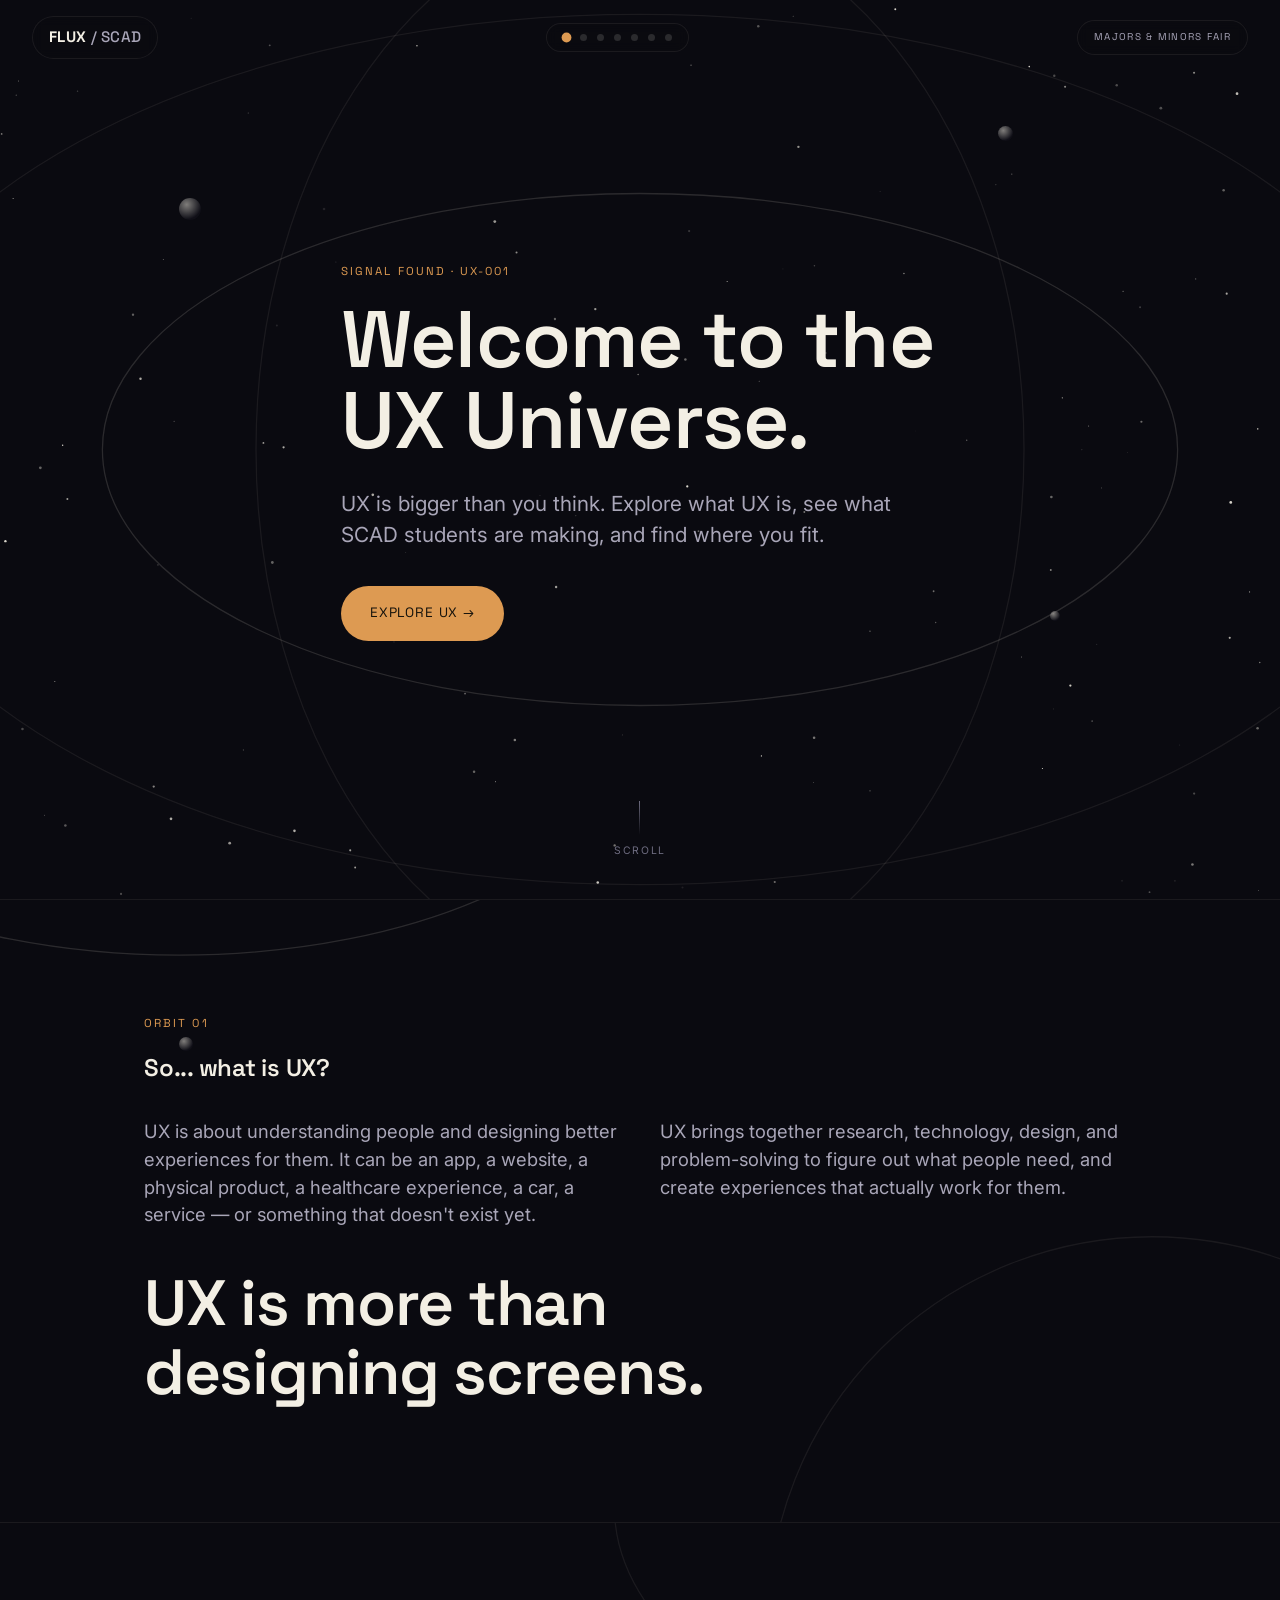
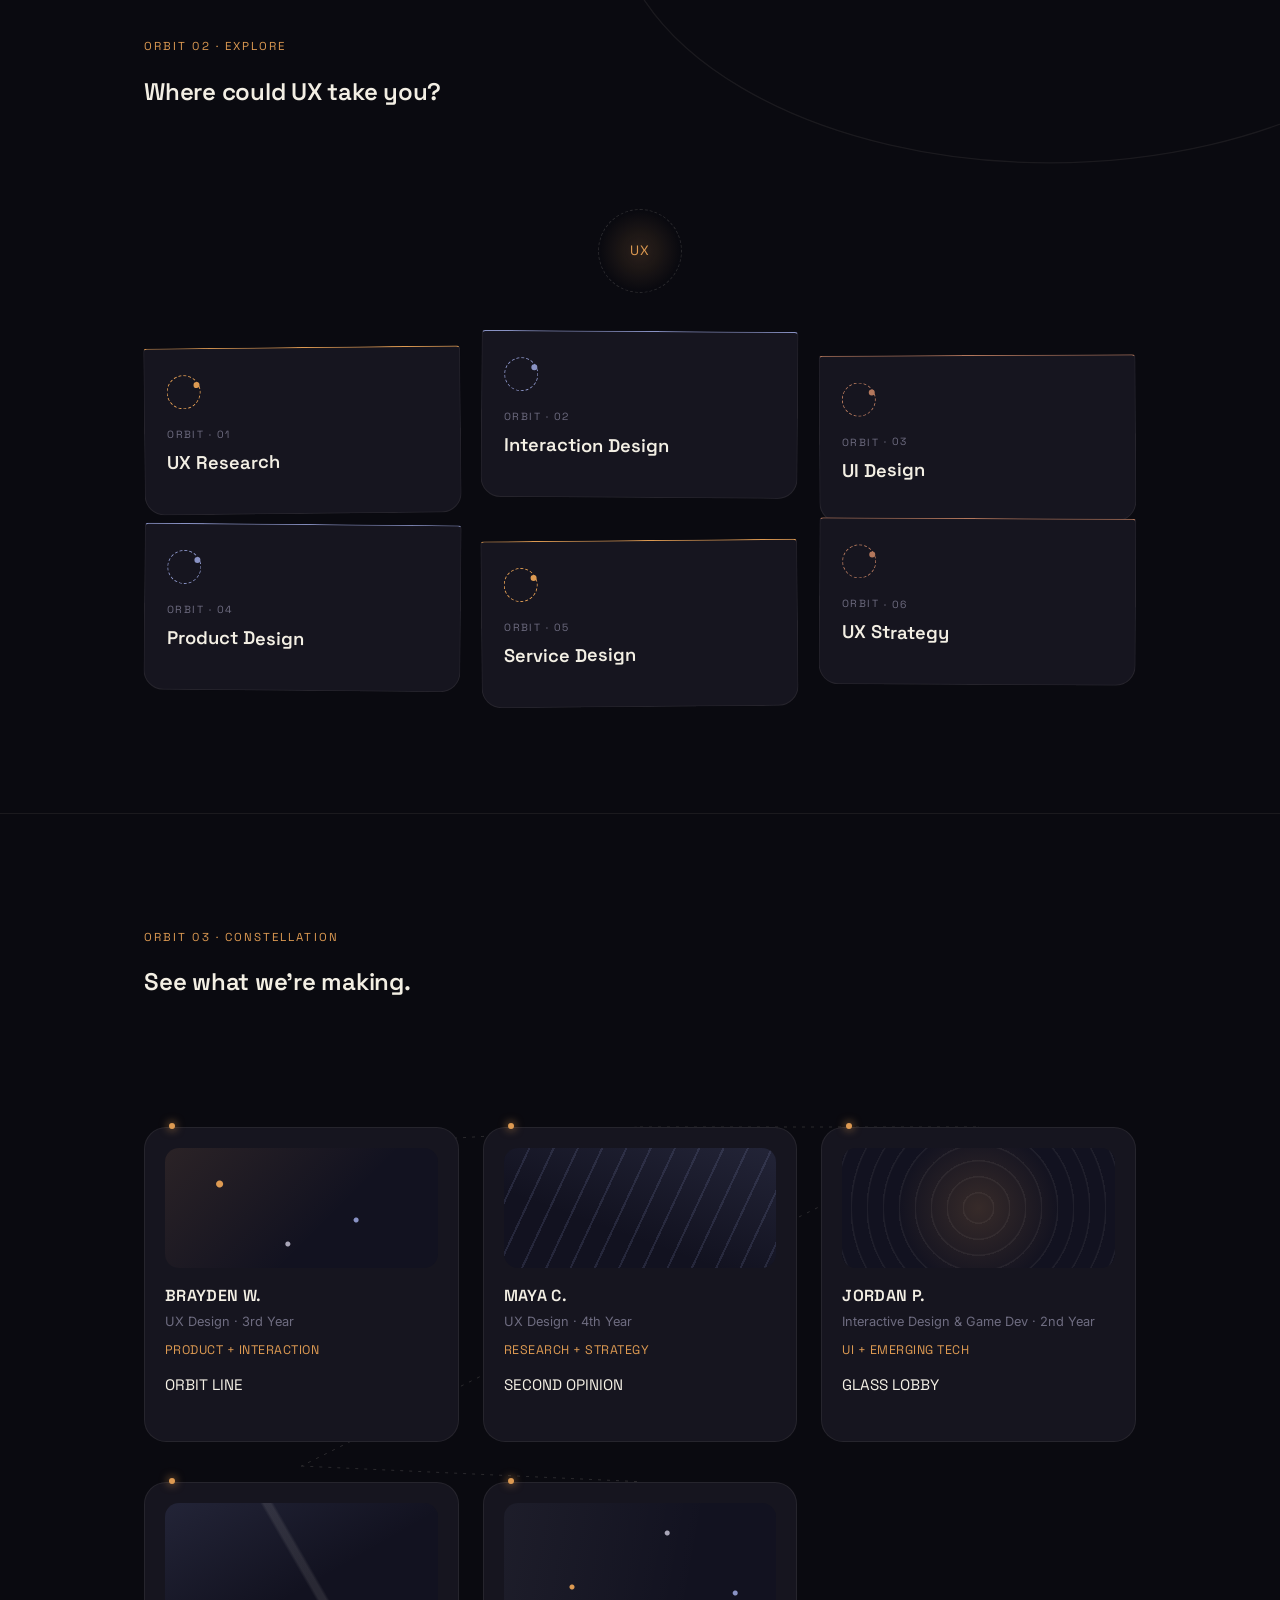
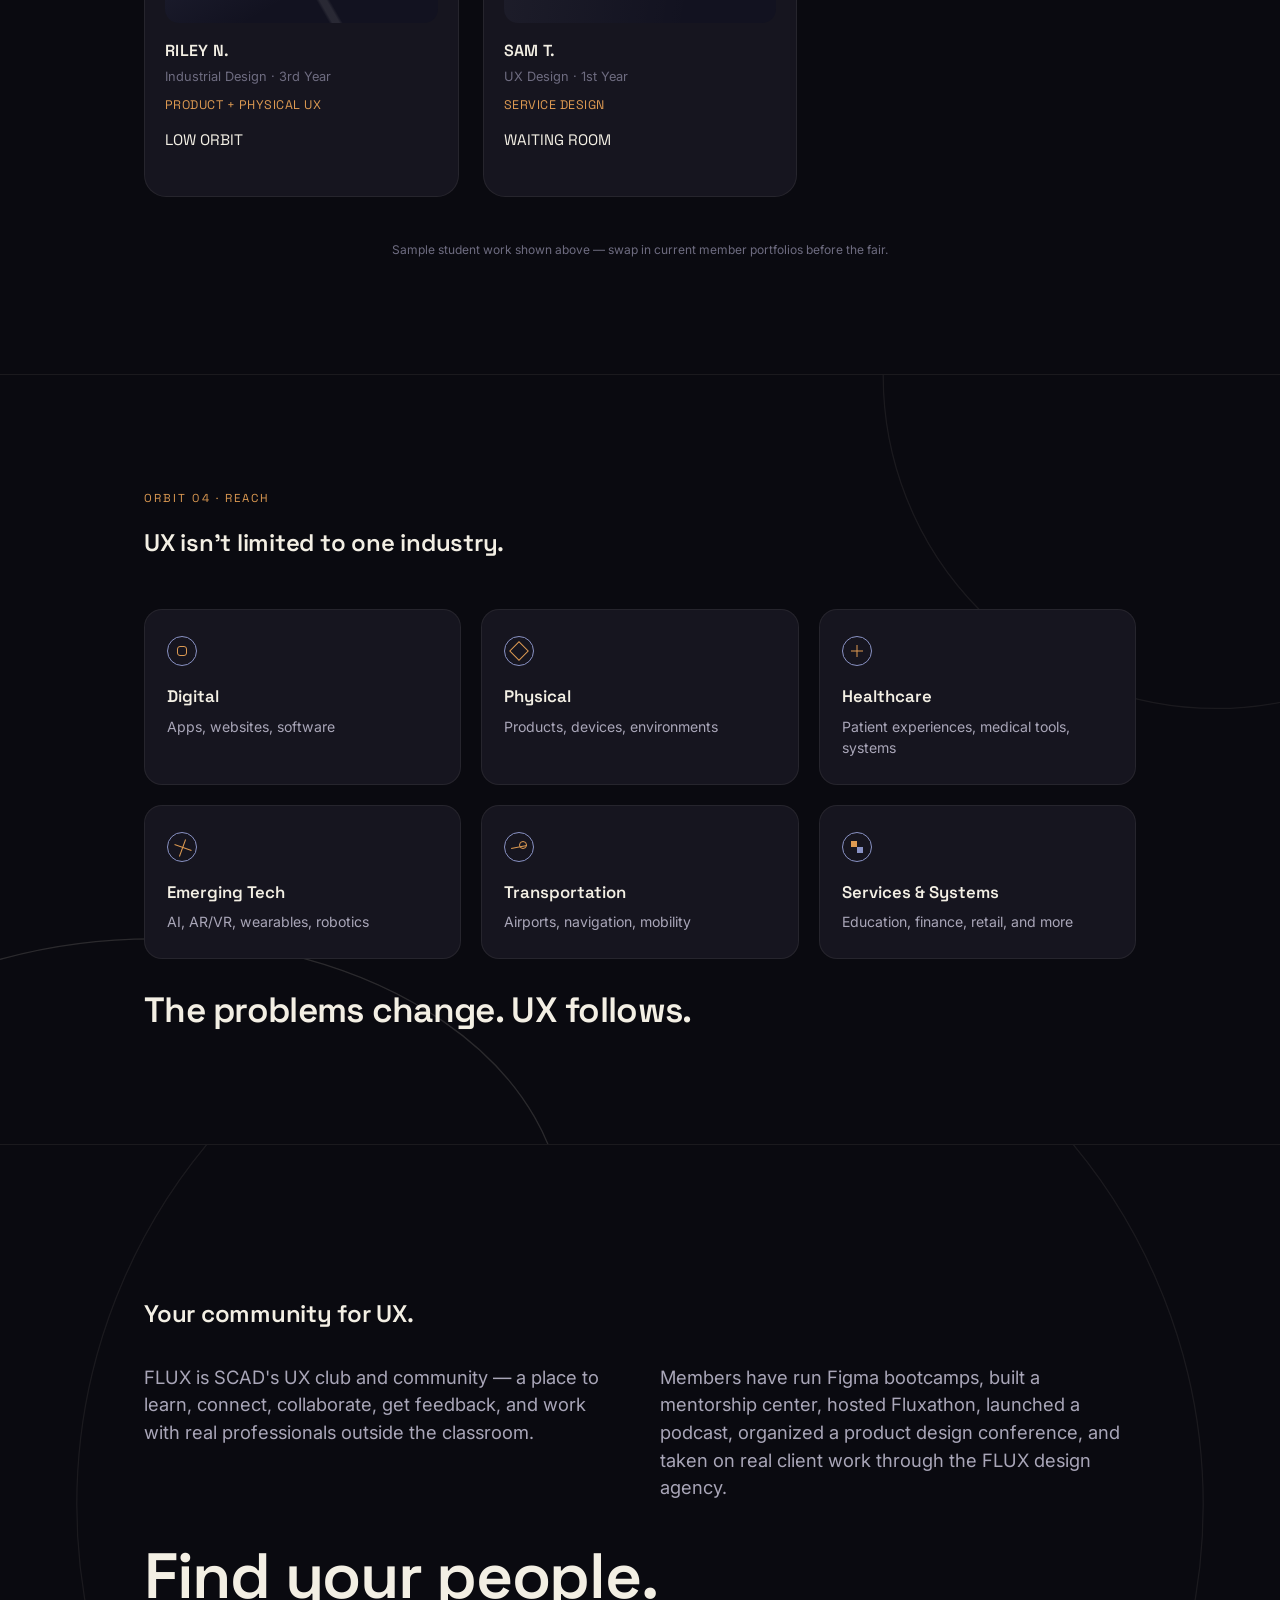
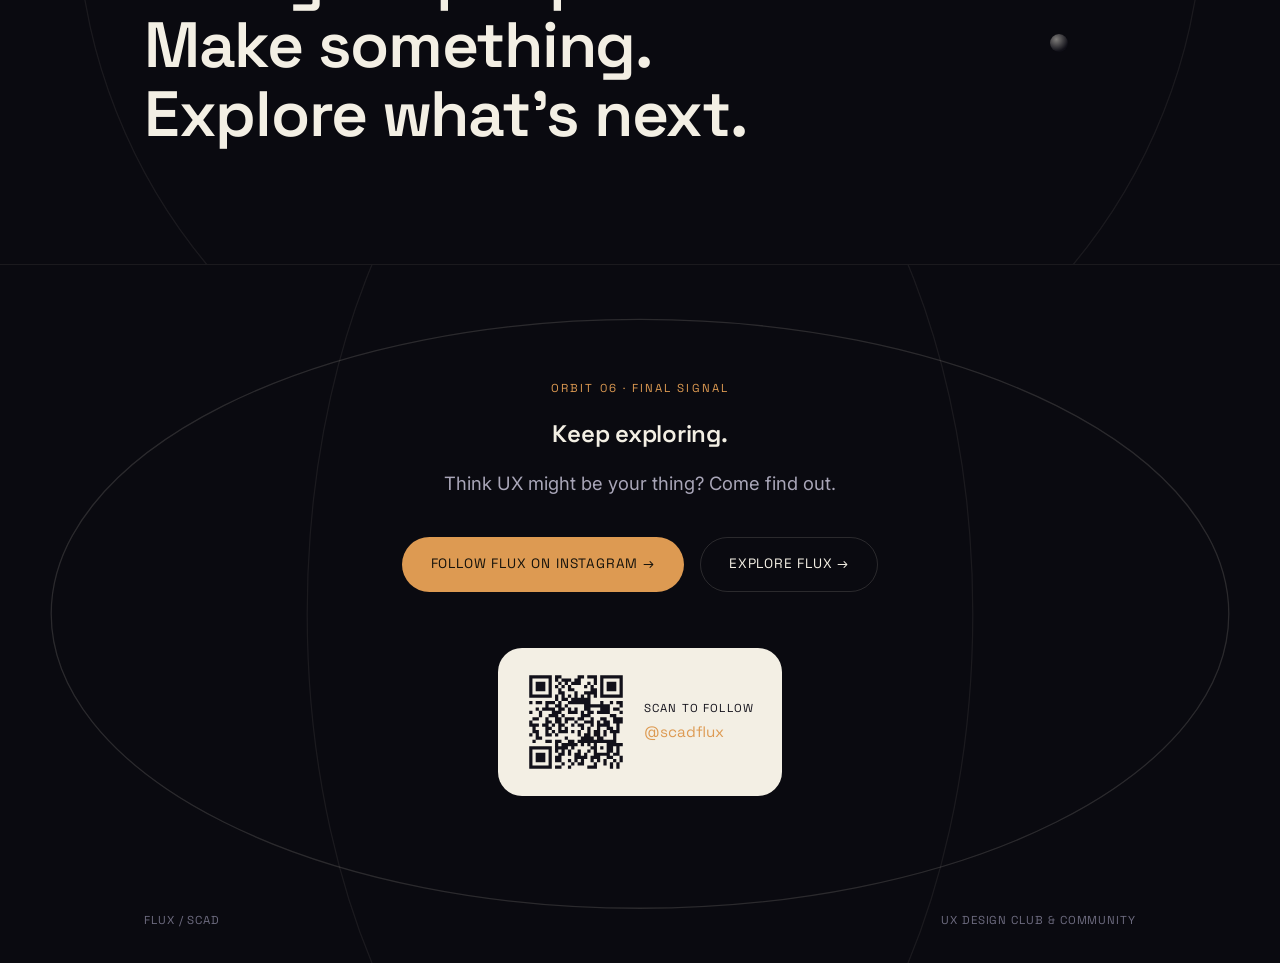
==== index.html @ 8d2a9614 "Add FLUX Majors & Minors Fair single-page site Space-themed microsite for FLUX's SCAD Majors & Minor" ====
<!DOCTYPE html>
<html lang="en">
<head>
<meta charset="UTF-8" />
<meta name="viewport" content="width=device-width, initial-scale=1.0" />
<title>FLUX — The UX Universe | SCAD Majors &amp; Minors Fair</title>
<meta name="description" content="Welcome to the UX Universe. FLUX, SCAD's UX design club, invites you to explore what UX is, see what students are making, and find where you fit." />
<link rel="icon" href="data:,">
<link rel="preconnect" href="https://fonts.googleapis.com">
<link rel="preconnect" href="https://fonts.gstatic.com" crossorigin>
<link href="https://fonts.googleapis.com/css2?family=Space+Grotesk:wght@400;500;600;700&family=Inter:wght@400;500;600&display=swap" rel="stylesheet">
<link rel="stylesheet" href="styles.css" />
</head>
<body>

<canvas id="starfield" aria-hidden="true"></canvas>

<header class="topbar">
  <a class="wordmark" href="#hero">FLUX <span>/ SCAD</span></a>
  <nav class="orbit-nav" aria-label="Section progress">
    <button data-target="#hero" class="orbit-dot is-active" aria-label="Hero"></button>
    <button data-target="#what-is-ux" class="orbit-dot" aria-label="What is UX"></button>
    <button data-target="#orbit" class="orbit-dot" aria-label="Find your orbit"></button>
    <button data-target="#students" class="orbit-dot" aria-label="Meet SCAD UX students"></button>
    <button data-target="#everywhere" class="orbit-dot" aria-label="UX goes everywhere"></button>
    <button data-target="#flux" class="orbit-dot" aria-label="Meet FLUX"></button>
    <button data-target="#cta" class="orbit-dot" aria-label="Keep exploring"></button>
  </nav>
  <span class="fair-tag">MAJORS &amp; MINORS FAIR</span>
</header>

<main>

  <!-- HERO -->
  <section id="hero" class="section hero">
    <div class="orbit-lines" aria-hidden="true">
      <svg viewBox="0 0 1000 1000" preserveAspectRatio="xMidYMid slice">
        <ellipse class="ring ring-a" cx="500" cy="500" rx="420" ry="200"/>
        <ellipse class="ring ring-b" cx="500" cy="500" rx="300" ry="420"/>
        <ellipse class="ring ring-c" cx="500" cy="500" rx="620" ry="340"/>
      </svg>
      <span class="floating-object obj-1" style="--r:22px"></span>
      <span class="floating-object obj-2" style="--r:10px"></span>
      <span class="floating-object obj-3" style="--r:15px"></span>
    </div>

    <div class="section-inner hero-inner">
      <p class="eyebrow" data-reveal>SIGNAL FOUND · UX-001</p>
      <h1 data-reveal>Welcome to the<br>UX Universe.</h1>
      <p class="hero-sub" data-reveal>UX is bigger than you think. Explore what UX is, see what SCAD students are making, and find where you fit.</p>
      <a href="#what-is-ux" class="btn btn-primary" data-reveal data-scroll>EXPLORE UX →</a>
    </div>

    <div class="scroll-hint" aria-hidden="true">
      <span></span>
      <p>scroll</p>
    </div>
  </section>

  <!-- WHAT IS UX -->
  <section id="what-is-ux" class="section what-is-ux">
    <div class="orbit-lines" aria-hidden="true">
      <svg viewBox="0 0 1000 1000" preserveAspectRatio="xMidYMid slice">
        <ellipse class="ring ring-a" cx="140" cy="120" rx="360" ry="180"/>
        <ellipse class="ring ring-b" cx="900" cy="820" rx="300" ry="300"/>
      </svg>
      <span class="floating-object obj-1" style="--r:14px"></span>
    </div>
    <div class="section-inner">
      <p class="eyebrow" data-reveal>ORBIT 01</p>
      <h2 data-reveal>So... what is UX?</h2>
      <div class="two-col">
        <p class="lede" data-reveal>UX is about understanding people and designing better experiences for them. It can be an app, a website, a physical product, a healthcare experience, a car, a service — or something that doesn't exist yet.</p>
        <p class="lede" data-reveal>UX brings together research, technology, design, and problem-solving to figure out what people need, and create experiences that actually work for them.</p>
      </div>
      <p class="statement" data-reveal>UX is more than<br>designing screens.</p>
    </div>
  </section>

  <!-- FIND YOUR ORBIT -->
  <section id="orbit" class="section find-orbit">
    <div class="orbit-lines" aria-hidden="true">
      <svg viewBox="0 0 1000 1000" preserveAspectRatio="xMidYMid slice">
        <ellipse class="ring ring-c" cx="820" cy="140" rx="340" ry="200"/>
      </svg>
    </div>
    <div class="section-inner">
      <p class="eyebrow" data-reveal>ORBIT 02 · EXPLORE</p>
      <h2 data-reveal>Where could UX take you?</h2>
      <p class="lede lede-narrow" data-reveal>You don't have to know your path yet. These are just a few of the orbits inside UX — most designers move between several of them.</p>

      <div class="orbit-field">
        <div class="orbit-center">UX</div>
        <div class="orbit-grid">
          <button class="planet" data-index="01">
            <span class="planet-ring"></span>
            <span class="planet-label">
              <span class="planet-tag">ORBIT · 01</span>
              <span class="planet-name">UX Research</span>
            </span>
            <span class="planet-desc">Understand people, behaviors, needs, and problems.</span>
          </button>
          <button class="planet" data-index="02">
            <span class="planet-ring"></span>
            <span class="planet-label">
              <span class="planet-tag">ORBIT · 02</span>
              <span class="planet-name">Interaction Design</span>
            </span>
            <span class="planet-desc">Design how people interact with products and experiences.</span>
          </button>
          <button class="planet" data-index="03">
            <span class="planet-ring"></span>
            <span class="planet-label">
              <span class="planet-tag">ORBIT · 03</span>
              <span class="planet-name">UI Design</span>
            </span>
            <span class="planet-desc">Design digital interfaces and visual systems.</span>
          </button>
          <button class="planet" data-index="04">
            <span class="planet-ring"></span>
            <span class="planet-label">
              <span class="planet-tag">ORBIT · 04</span>
              <span class="planet-name">Product Design</span>
            </span>
            <span class="planet-desc">Bring research, interaction, visual design, and strategy together.</span>
          </button>
          <button class="planet" data-index="05">
            <span class="planet-ring"></span>
            <span class="planet-label">
              <span class="planet-tag">ORBIT · 05</span>
              <span class="planet-name">Service Design</span>
            </span>
            <span class="planet-desc">Look at the entire experience, not just one screen.</span>
          </button>
          <button class="planet" data-index="06">
            <span class="planet-ring"></span>
            <span class="planet-label">
              <span class="planet-tag">ORBIT · 06</span>
              <span class="planet-name">UX Strategy</span>
            </span>
            <span class="planet-desc">Figure out what should be designed, and why.</span>
          </button>
        </div>
      </div>
    </div>
  </section>

  <!-- MEET SCAD UX STUDENTS -->
  <section id="students" class="section students">
    <div class="section-inner">
      <p class="eyebrow" data-reveal>ORBIT 03 · CONSTELLATION</p>
      <h2 data-reveal>See what we're making.</h2>
      <p class="lede lede-narrow" data-reveal>UX isn't just something you learn. It's something you make. A few current SCAD UX students, and what they're working on.</p>
    </div>

    <div class="constellation" id="constellation">
      <svg class="constellation-lines" aria-hidden="true"></svg>
      <!-- Student cards injected / styled below -->
      <article class="star-card" data-star>
        <div class="star-card-visual" data-pattern="1" aria-hidden="true"></div>
        <div class="star-card-body">
          <p class="star-name">BRAYDEN W.</p>
          <p class="star-meta">UX Design · 3rd Year</p>
          <p class="star-interest">Product + Interaction</p>
          <p class="star-project">ORBIT LINE</p>
          <p class="star-desc">A wayfinding app that turns SCAD's campus into a constellation students can navigate by feel, not just by map.</p>
          <a href="https://scadflux.com/" class="star-link" target="_blank" rel="noopener">VIEW PORTFOLIO →</a>
        </div>
      </article>

      <article class="star-card" data-star>
        <div class="star-card-visual" data-pattern="2" aria-hidden="true"></div>
        <div class="star-card-body">
          <p class="star-name">MAYA C.</p>
          <p class="star-meta">UX Design · 4th Year</p>
          <p class="star-interest">Research + Strategy</p>
          <p class="star-project">SECOND OPINION</p>
          <p class="star-desc">A research-backed service concept helping first-gen students find mentors before they realize they need one.</p>
          <a href="https://scadflux.com/" class="star-link" target="_blank" rel="noopener">VIEW PORTFOLIO →</a>
        </div>
      </article>

      <article class="star-card" data-star>
        <div class="star-card-visual" data-pattern="3" aria-hidden="true"></div>
        <div class="star-card-body">
          <p class="star-name">JORDAN P.</p>
          <p class="star-meta">Interactive Design &amp; Game Dev · 2nd Year</p>
          <p class="star-interest">UI + Emerging Tech</p>
          <p class="star-project">GLASS LOBBY</p>
          <p class="star-desc">An AR interface concept for museum lobbies that reacts to how close visitors stand to the art.</p>
          <a href="https://scadflux.com/" class="star-link" target="_blank" rel="noopener">VIEW PORTFOLIO →</a>
        </div>
      </article>

      <article class="star-card" data-star>
        <div class="star-card-visual" data-pattern="4" aria-hidden="true"></div>
        <div class="star-card-body">
          <p class="star-name">RILEY N.</p>
          <p class="star-meta">Industrial Design · 3rd Year</p>
          <p class="star-interest">Product + Physical UX</p>
          <p class="star-project">LOW ORBIT</p>
          <p class="star-desc">A dorm-room kit redesigned around how students actually move through small spaces, not how furniture is sold.</p>
          <a href="https://scadflux.com/" class="star-link" target="_blank" rel="noopener">VIEW PORTFOLIO →</a>
        </div>
      </article>

      <article class="star-card" data-star>
        <div class="star-card-visual" data-pattern="5" aria-hidden="true"></div>
        <div class="star-card-body">
          <p class="star-name">SAM T.</p>
          <p class="star-meta">UX Design · 1st Year</p>
          <p class="star-interest">Service Design</p>
          <p class="star-project">WAITING ROOM</p>
          <p class="star-desc">A system redesign for student health services, mapped from the first phone call to the follow-up.</p>
          <a href="https://scadflux.com/" class="star-link" target="_blank" rel="noopener">VIEW PORTFOLIO →</a>
        </div>
      </article>
    </div>
    <p class="students-note">Sample student work shown above — swap in current member portfolios before the fair.</p>
  </section>

  <!-- UX GOES EVERYWHERE -->
  <section id="everywhere" class="section everywhere">
    <div class="orbit-lines" aria-hidden="true">
      <svg viewBox="0 0 1000 1000" preserveAspectRatio="xMidYMid slice">
        <ellipse class="ring ring-a" cx="120" cy="860" rx="320" ry="220"/>
        <ellipse class="ring ring-b" cx="950" cy="200" rx="260" ry="260"/>
      </svg>
    </div>
    <div class="section-inner">
      <p class="eyebrow" data-reveal>ORBIT 04 · REACH</p>
      <h2 data-reveal>UX isn't limited to one industry.</h2>

      <div class="industry-grid">
        <div class="industry-card" data-reveal>
          <span class="industry-icon" data-icon="digital"></span>
          <p class="industry-name">Digital</p>
          <p class="industry-desc">Apps, websites, software</p>
        </div>
        <div class="industry-card" data-reveal>
          <span class="industry-icon" data-icon="physical"></span>
          <p class="industry-name">Physical</p>
          <p class="industry-desc">Products, devices, environments</p>
        </div>
        <div class="industry-card" data-reveal>
          <span class="industry-icon" data-icon="healthcare"></span>
          <p class="industry-name">Healthcare</p>
          <p class="industry-desc">Patient experiences, medical tools, systems</p>
        </div>
        <div class="industry-card" data-reveal>
          <span class="industry-icon" data-icon="emerging"></span>
          <p class="industry-name">Emerging Tech</p>
          <p class="industry-desc">AI, AR/VR, wearables, robotics</p>
        </div>
        <div class="industry-card" data-reveal>
          <span class="industry-icon" data-icon="transport"></span>
          <p class="industry-name">Transportation</p>
          <p class="industry-desc">Airports, navigation, mobility</p>
        </div>
        <div class="industry-card" data-reveal>
          <span class="industry-icon" data-icon="services"></span>
          <p class="industry-name">Services &amp; Systems</p>
          <p class="industry-desc">Education, finance, retail, and more</p>
        </div>
      </div>

      <p class="statement statement-small" data-reveal>The problems change. UX follows.</p>
    </div>
  </section>

  <!-- MEET FLUX -->
  <section id="flux" class="section meet-flux">
    <div class="orbit-lines" aria-hidden="true">
      <svg viewBox="0 0 1000 1000" preserveAspectRatio="xMidYMid slice">
        <ellipse class="ring ring-c" cx="500" cy="500" rx="440" ry="440"/>
      </svg>
      <span class="floating-object obj-2" style="--r:18px"></span>
    </div>
    <div class="section-inner">
      <p class="eyebrow" data-reveal>ORBIT 05 · HOME BASE</p>
      <h2 data-reveal>Your community for UX.</h2>
      <div class="two-col">
        <p class="lede" data-reveal>FLUX is SCAD's UX club and community — a place to learn, connect, collaborate, get feedback, and work with real professionals outside the classroom.</p>
        <p class="lede" data-reveal>Members have run Figma bootcamps, built a mentorship center, hosted Fluxathon, launched a podcast, organized a product design conference, and taken on real client work through the FLUX design agency.</p>
      </div>
      <p class="statement" data-reveal>Find your people.<br>Make something.<br>Explore what's next.</p>
    </div>
  </section>

  <!-- FINAL CTA -->
  <section id="cta" class="section final-cta">
    <div class="orbit-lines orbit-lines-cta" aria-hidden="true">
      <svg viewBox="0 0 1000 1000" preserveAspectRatio="xMidYMid slice">
        <ellipse class="ring ring-a" cx="500" cy="500" rx="460" ry="230"/>
        <ellipse class="ring ring-b" cx="500" cy="500" rx="260" ry="460"/>
      </svg>
    </div>
    <div class="section-inner cta-inner">
      <p class="eyebrow" data-reveal>ORBIT 06 · FINAL SIGNAL</p>
      <h2 data-reveal>Keep exploring.</h2>
      <p class="lede lede-narrow" data-reveal>Think UX might be your thing? Come find out.</p>

      <div class="cta-actions" data-reveal>
        <a href="https://www.instagram.com/scadflux/" class="btn btn-primary" target="_blank" rel="noopener">FOLLOW FLUX ON INSTAGRAM →</a>
        <a href="https://scadflux.com/" class="btn btn-secondary" target="_blank" rel="noopener">EXPLORE FLUX →</a>
      </div>

      <div class="qr-card" data-reveal>
        <img src="assets/qr-instagram.svg" alt="QR code linking to FLUX on Instagram" width="140" height="140" />
        <p>SCAN TO FOLLOW<br><span>@scadflux</span></p>
      </div>
    </div>

    <footer class="site-footer">
      <span>FLUX / SCAD</span>
      <span>UX Design Club &amp; Community</span>
    </footer>
  </section>

</main>

<script src="script.js"></script>
</body>
</html>
---- styles.css ----
/* ===========================================================
   FLUX — UX Universe · Majors & Minors Fair microsite
   =========================================================== */

:root{
  --bg: #0a0a10;
  --bg-soft: #121220;
  --panel: #16151f;
  --ink: #f3efe4;
  --ink-dim: #a9a6b8;
  --ink-faint: #6e6c80;
  --line: rgba(243,239,228,0.14);
  --line-soft: rgba(243,239,228,0.07);
  --accent: #dd9a52;
  --accent-soft: rgba(221,154,82,0.16);
  --violet: #8992c4;
  --cream: #f3efe4;
  --ink-on-cream: #14131c;

  --font-display: "Space Grotesk", "Helvetica Neue", Arial, sans-serif;
  --font-body: "Inter", "Helvetica Neue", Arial, sans-serif;

  --max: 1120px;
  --pad: clamp(20px, 5vw, 64px);
}

*{ box-sizing: border-box; }
html{ scroll-behavior: smooth; }

body{
  margin: 0;
  background: var(--bg);
  color: var(--ink);
  font-family: var(--font-body);
  font-size: 16px;
  line-height: 1.5;
  -webkit-font-smoothing: antialiased;
  overflow-x: hidden;
}

@media (prefers-reduced-motion: reduce){
  html{ scroll-behavior: auto; }
  *{ animation-duration: 0.001ms !important; animation-iteration-count: 1 !important; transition-duration: 0.001ms !important; }
}

h1,h2,h3{
  font-family: var(--font-display);
  font-weight: 600;
  margin: 0;
  letter-spacing: -0.01em;
}

p{ margin: 0; }

a{ color: inherit; text-decoration: none; }

button{
  font: inherit;
  color: inherit;
  background: none;
  border: none;
  cursor: pointer;
  padding: 0;
}

/* ---------- starfield ---------- */
#starfield{
  position: fixed;
  inset: 0;
  width: 100%;
  height: 100%;
  z-index: 0;
  pointer-events: none;
}

/* ---------- layout helpers ---------- */
main{ position: relative; z-index: 1; }

.section{
  position: relative;
  padding: clamp(64px, 9vw, 116px) 0;
  border-bottom: 1px solid var(--line-soft);
  scroll-margin-top: 40px;
}

.section-inner{
  max-width: var(--max);
  margin: 0 auto;
  padding: 0 var(--pad);
  position: relative;
  z-index: 2;
}

.eyebrow{
  font-family: var(--font-display);
  font-size: 0.72rem;
  letter-spacing: 0.18em;
  text-transform: uppercase;
  color: var(--accent);
  margin-bottom: 18px;
}

.lede{
  font-size: clamp(1rem, 1.6vw, 1.15rem);
  color: var(--ink-dim);
  max-width: 46ch;
}

.lede-narrow{ max-width: 52ch; }

.two-col{
  display: grid;
  grid-template-columns: 1fr 1fr;
  gap: 40px;
  margin-top: 32px;
}

@media (max-width: 720px){
  .two-col{ grid-template-columns: 1fr; }
}

.statement{
  font-family: var(--font-display);
  font-weight: 600;
  font-size: clamp(2rem, 5.4vw, 4rem);
  line-height: 1.08;
  letter-spacing: -0.02em;
  margin-top: 40px;
}

.statement-small{
  font-size: clamp(1.5rem, 3.2vw, 2.2rem);
  margin-top: 32px;
  color: var(--ink);
}

/* ---------- reveal-on-scroll ---------- */
[data-reveal]{
  opacity: 0;
  transform: translateY(18px);
  transition: opacity 0.7s ease, transform 0.7s ease;
}
[data-reveal].in-view{
  opacity: 1;
  transform: translateY(0);
}

/* ---------- buttons ---------- */
.btn{
  display: inline-flex;
  align-items: center;
  gap: 8px;
  font-family: var(--font-display);
  font-size: 0.85rem;
  letter-spacing: 0.06em;
  text-transform: uppercase;
  padding: 16px 28px;
  border-radius: 999px;
  border: 1px solid transparent;
  transition: transform 0.25s ease, background 0.25s ease, border-color 0.25s ease, color 0.25s ease;
}
.btn:hover{ transform: translateY(-2px); }

.btn-primary{
  background: var(--accent);
  color: #16130c;
}
.btn-primary:hover{ background: #eaad6c; }

.btn-secondary{
  background: transparent;
  color: var(--ink);
  border-color: var(--line);
}
.btn-secondary:hover{ border-color: var(--accent); color: var(--accent); }

/* ---------- topbar ---------- */
.topbar{
  position: fixed;
  top: 0; left: 0; right: 0;
  z-index: 50;
  display: flex;
  align-items: center;
  justify-content: space-between;
  padding: 16px clamp(16px, 4vw, 32px);
  pointer-events: none;
}
.topbar > *{ pointer-events: auto; }

.wordmark{
  font-family: var(--font-display);
  font-weight: 700;
  font-size: 0.95rem;
  letter-spacing: 0.02em;
  background: rgba(10,10,16,0.7);
  backdrop-filter: blur(6px);
  border: 1px solid var(--line-soft);
  padding: 9px 16px;
  border-radius: 999px;
}
.wordmark span{ color: var(--ink-dim); font-weight: 500; }

.fair-tag{
  font-family: var(--font-display);
  font-size: 0.62rem;
  letter-spacing: 0.13em;
  text-transform: uppercase;
  color: var(--ink-dim);
  display: none;
  background: rgba(10,10,16,0.7);
  backdrop-filter: blur(6px);
  border: 1px solid var(--line-soft);
  padding: 9px 16px;
  border-radius: 999px;
}
@media (min-width: 720px){ .fair-tag{ display: inline; } }

.orbit-nav{
  display: flex;
  gap: 10px;
  align-items: center;
  background: rgba(10,10,16,0.7);
  backdrop-filter: blur(6px);
  border: 1px solid var(--line-soft);
  padding: 10px 16px;
  border-radius: 999px;
}
.orbit-dot{
  width: 7px; height: 7px;
  border-radius: 50%;
  background: var(--line);
  transition: background 0.3s ease, transform 0.3s ease;
}
.orbit-dot.is-active{
  background: var(--accent);
  transform: scale(1.4);
}

/* ---------- orbit line decorations ---------- */
.orbit-lines{
  position: absolute;
  inset: 0;
  overflow: hidden;
  pointer-events: none;
  z-index: 1;
}
.orbit-lines svg{
  width: 100%;
  height: 100%;
}
.ring{
  fill: none;
  stroke: var(--line);
  stroke-width: 1;
  transform-origin: 500px 500px;
}
.ring-a{ animation: spin 90s linear infinite; }
.ring-b{ animation: spin 130s linear infinite reverse; stroke: var(--line-soft); }
.ring-c{ animation: spin 160s linear infinite; stroke: var(--line-soft); }

@keyframes spin{
  to{ transform: rotate(360deg); }
}

.floating-object{
  position: absolute;
  width: var(--r);
  height: var(--r);
  border-radius: 50%;
  background: radial-gradient(circle at 35% 30%, var(--ink), transparent 70%), var(--panel);
  opacity: 0.5;
  animation: float 9s ease-in-out infinite;
}
.obj-1{ top: 22%; left: 14%; animation-delay: 0s; }
.obj-2{ top: 68%; left: 82%; animation-delay: 2.4s; }
.obj-3{ top: 14%; left: 78%; animation-delay: 4.8s; }

@keyframes float{
  0%, 100%{ transform: translateY(0); }
  50%{ transform: translateY(-16px); }
}

/* ---------- hero ---------- */
.hero{
  min-height: 100svh;
  display: flex;
  align-items: center;
  padding-top: 120px;
  border-bottom: 1px solid var(--line-soft);
}

.hero-inner{ max-width: 760px; }

.hero h1{
  font-size: clamp(2.6rem, 7vw, 5rem);
  line-height: 1.02;
  margin: 0 0 26px;
}

.hero-sub{
  font-size: clamp(1.05rem, 2vw, 1.3rem);
  color: var(--ink-dim);
  max-width: 46ch;
  margin-bottom: 36px;
}

.scroll-hint{
  position: absolute;
  bottom: 40px;
  left: 50%;
  transform: translateX(-50%);
  display: flex;
  flex-direction: column;
  align-items: center;
  gap: 8px;
  color: var(--ink-faint);
  z-index: 2;
}
.scroll-hint span{
  width: 1px; height: 34px;
  background: linear-gradient(to bottom, var(--ink-faint), transparent);
  animation: pulse-line 2.4s ease-in-out infinite;
}
.scroll-hint p{
  font-size: 0.65rem;
  letter-spacing: 0.16em;
  text-transform: uppercase;
}
@keyframes pulse-line{
  0%, 100%{ opacity: 0.3; }
  50%{ opacity: 1; }
}

/* ---------- find your orbit ---------- */
.orbit-field{
  margin-top: 44px;
  position: relative;
}

.orbit-center{
  width: 84px; height: 84px;
  border-radius: 50%;
  border: 1px dashed var(--line);
  display: flex;
  align-items: center;
  justify-content: center;
  font-family: var(--font-display);
  font-size: 0.85rem;
  letter-spacing: 0.06em;
  color: var(--accent);
  margin: 0 auto 48px;
  background: radial-gradient(circle, var(--accent-soft), transparent 70%);
}

.orbit-grid{
  display: grid;
  grid-template-columns: repeat(3, 1fr);
  gap: 22px 20px;
}
@media (max-width: 860px){
  .orbit-grid{ grid-template-columns: repeat(2, 1fr); }
}
@media (max-width: 540px){
  .orbit-grid{ grid-template-columns: 1fr; }
}

.planet{
  --tilt: 0deg;
  --shift: 0px;
  position: relative;
  text-align: left;
  background: var(--panel);
  border: 1px solid var(--line-soft);
  border-top: 1px solid var(--ring-color, var(--line-soft));
  border-radius: 4px 4px 20px 20px;
  padding: 26px 22px;
  overflow: hidden;
  transform: translateY(var(--shift)) rotate(var(--tilt));
  transition: border-color 0.3s ease, transform 0.3s ease;
}
.planet:hover, .planet:focus-visible, .planet.is-open{
  border-color: var(--accent);
  transform: translateY(calc(var(--shift) - 4px)) rotate(0deg);
}

@media (min-width: 541px){
  .planet:nth-child(1){ --shift: 6px; --tilt: -0.6deg; --ring-color: #dd9a52; }
  .planet:nth-child(2){ --shift: -10px; --tilt: 0.4deg; --ring-color: #8992c4; }
  .planet:nth-child(3){ --shift: 14px; --tilt: -0.3deg; --ring-color: #b3775c; }
  .planet:nth-child(4){ --shift: -6px; --tilt: 0.5deg; --ring-color: #8992c4; }
  .planet:nth-child(5){ --shift: 10px; --tilt: -0.5deg; --ring-color: #dd9a52; }
  .planet:nth-child(6){ --shift: -12px; --tilt: 0.3deg; --ring-color: #b3775c; }
}

.planet-ring{
  display: block;
  width: 34px; height: 34px;
  border-radius: 50%;
  border: 1px dashed var(--ring-color, var(--violet));
  margin-bottom: 18px;
  position: relative;
}
.planet-ring::after{
  content: "";
  position: absolute;
  top: 50%; left: 50%;
  width: 6px; height: 6px;
  border-radius: 50%;
  background: var(--ring-color, var(--accent));
  transform: translate(10px, -10px);
  animation: spin-dot 6s linear infinite;
}
@keyframes spin-dot{
  from{ transform: rotate(0deg) translateX(17px) rotate(0deg); }
  to{ transform: rotate(360deg) translateX(17px) rotate(-360deg); }
}

.planet-tag{
  display: block;
  font-family: var(--font-display);
  font-size: 0.65rem;
  letter-spacing: 0.14em;
  color: var(--ink-faint);
  margin-bottom: 6px;
}
.planet-name{
  display: block;
  font-family: var(--font-display);
  font-size: 1.15rem;
  font-weight: 600;
}

.planet-desc{
  display: block;
  color: var(--ink-dim);
  font-size: 0.92rem;
  margin-top: 12px;
  max-height: 0;
  opacity: 0;
  overflow: hidden;
  transition: max-height 0.35s ease, opacity 0.35s ease, margin 0.35s ease;
}
.planet:hover .planet-desc,
.planet:focus-visible .planet-desc,
.planet.is-open .planet-desc{
  max-height: 100px;
  opacity: 1;
}

@media (hover: none){
  .planet-desc{ max-height: 100px; opacity: 1; margin-top: 12px; }
}

/* ---------- students / constellation ---------- */
.students .section-inner{ margin-bottom: 8px; }

.constellation{
  position: relative;
  max-width: var(--max);
  margin: 24px auto 0;
  padding: 48px var(--pad) 20px;
  display: grid;
  grid-template-columns: repeat(3, 1fr);
  gap: 40px 24px;
}
@media (max-width: 900px){
  .constellation{ grid-template-columns: repeat(2, 1fr); }
}
@media (max-width: 560px){
  .constellation{ grid-template-columns: 1fr; gap: 32px; }
}

@media (min-width: 561px){
  .star-card:nth-child(1){ --base-y: -18px; --base-r: -0.8deg; }
  .star-card:nth-child(2){ --base-y: 22px; --base-r: 0.6deg; }
  .star-card:nth-child(3){ --base-y: -8px; --base-r: -0.4deg; }
  .star-card:nth-child(4){ --base-y: 16px; --base-r: 0.5deg; }
  .star-card:nth-child(5){ --base-y: -14px; --base-r: -0.6deg; }
}

.constellation-lines{
  position: absolute;
  inset: 0;
  width: 100%;
  height: 100%;
  pointer-events: none;
  z-index: 0;
}
.constellation-lines line{
  stroke: var(--line);
  stroke-width: 1;
  stroke-dasharray: 3 6;
}

.star-card{
  --base-y: 0px;
  --base-r: 0deg;
  position: relative;
  z-index: 1;
  background: var(--panel);
  border: 1px solid var(--line-soft);
  border-radius: 22px;
  padding: 20px;
  animation: drift 7s ease-in-out infinite;
  transition: border-color 0.3s ease, transform 0.3s ease;
}
.star-card::before{
  content: "";
  position: absolute;
  top: -5px; left: 24px;
  width: 6px; height: 6px;
  border-radius: 50%;
  background: var(--accent);
  box-shadow: 0 0 8px 1px rgba(221,154,82,0.6);
}
.star-card:nth-child(odd){ animation-duration: 8s; }
.star-card:nth-child(3n){ animation-delay: 1.2s; }
.star-card:nth-child(3n+1){ animation-delay: 2.4s; }

.star-card:hover, .star-card:focus-within, .star-card.is-open{
  border-color: var(--accent);
  transform: translateY(calc(var(--base-y) - 6px)) rotate(var(--base-r));
  animation-play-state: paused;
}

@keyframes drift{
  0%, 100%{ transform: translateY(var(--base-y)) rotate(var(--base-r)); }
  50%{ transform: translateY(calc(var(--base-y) - 10px)) rotate(var(--base-r)); }
}

.star-card-visual{
  width: 100%;
  height: 120px;
  border-radius: 14px;
  margin-bottom: 16px;
  background-color: var(--bg-soft);
  position: relative;
  overflow: hidden;
}
.star-card-visual::before{
  content: "";
  position: absolute;
  inset: 0;
}
.star-card-visual[data-pattern="1"]::before{ background:
  radial-gradient(circle at 20% 30%, var(--accent) 0 3px, transparent 4px),
  radial-gradient(circle at 70% 60%, var(--violet) 0 2px, transparent 3px),
  radial-gradient(circle at 45% 80%, var(--ink-dim) 0 2px, transparent 3px),
  linear-gradient(135deg, rgba(221,154,82,0.12), transparent 60%); }
.star-card-visual[data-pattern="2"]::before{ background:
  repeating-linear-gradient(115deg, rgba(137,146,196,0.16) 0 2px, transparent 2px 22px),
  linear-gradient(200deg, rgba(137,146,196,0.14), transparent 65%); }
.star-card-visual[data-pattern="3"]::before{ background:
  radial-gradient(circle at 50% 50%, rgba(221,154,82,0.18), transparent 55%),
  repeating-radial-gradient(circle at 50% 50%, transparent 0 14px, rgba(243,239,228,0.06) 15px 16px); }
.star-card-visual[data-pattern="4"]::before{ background:
  linear-gradient(60deg, transparent 48%, rgba(243,239,228,0.1) 49%, rgba(243,239,228,0.1) 51%, transparent 52%),
  linear-gradient(150deg, rgba(137,146,196,0.14), transparent 60%); }
.star-card-visual[data-pattern="5"]::before{ background:
  radial-gradient(circle at 25% 70%, var(--accent) 0 2px, transparent 3px),
  radial-gradient(circle at 60% 25%, var(--ink-dim) 0 2px, transparent 3px),
  radial-gradient(circle at 85% 75%, var(--violet) 0 2px, transparent 3px),
  linear-gradient(100deg, rgba(243,239,228,0.05), transparent 70%); }

.star-name{
  font-family: var(--font-display);
  font-weight: 600;
  letter-spacing: 0.02em;
  font-size: 1rem;
}
.star-meta{
  color: var(--ink-faint);
  font-size: 0.8rem;
  margin-top: 4px;
}
.star-interest{
  color: var(--accent);
  font-size: 0.78rem;
  letter-spacing: 0.04em;
  text-transform: uppercase;
  margin-top: 10px;
  font-family: var(--font-display);
}
.star-project{
  font-family: var(--font-display);
  font-size: 0.95rem;
  margin-top: 14px;
}

.star-desc,
.star-link{
  overflow: hidden;
  max-height: 0;
  opacity: 0;
  transition: max-height 0.35s ease, opacity 0.35s ease, margin 0.35s ease;
}
.star-desc{ color: var(--ink-dim); font-size: 0.88rem; margin-top: 0; }
.star-link{
  display: inline-block;
  margin-top: 0;
  font-family: var(--font-display);
  font-size: 0.78rem;
  letter-spacing: 0.06em;
  color: var(--accent);
}

.star-card:hover .star-desc, .star-card:focus-within .star-desc, .star-card.is-open .star-desc{
  max-height: 120px; opacity: 1; margin-top: 8px;
}
.star-card:hover .star-link, .star-card:focus-within .star-link, .star-card.is-open .star-link{
  max-height: 30px; opacity: 1; margin-top: 12px;
}

@media (hover: none){
  .star-desc{ max-height: 120px; opacity: 1; margin-top: 8px; }
  .star-link{ max-height: 30px; opacity: 1; margin-top: 12px; }
}

.students-note{
  text-align: center;
  color: var(--ink-faint);
  font-size: 0.75rem;
  max-width: var(--max);
  margin: 24px auto 0;
  padding: 0 var(--pad);
}

/* ---------- everywhere / industries ---------- */
.industry-grid{
  display: grid;
  grid-template-columns: repeat(3, 1fr);
  gap: 20px;
  margin-top: 48px;
}
@media (max-width: 860px){
  .industry-grid{ grid-template-columns: repeat(2, 1fr); }
}
@media (max-width: 540px){
  .industry-grid{ grid-template-columns: 1fr; }
}

.industry-card{
  border: 1px solid var(--line-soft);
  border-radius: 18px;
  padding: 26px 22px;
  background: var(--panel);
}

.industry-icon{
  display: block;
  width: 30px; height: 30px;
  margin-bottom: 18px;
  position: relative;
  border: 1px solid var(--violet);
  border-radius: 50%;
}
.industry-icon::before, .industry-icon::after{
  content: "";
  position: absolute;
  background: var(--accent);
}
.industry-icon[data-icon="digital"]::before{ inset: 9px; border-radius: 3px; background: transparent; border: 1px solid var(--accent); }
.industry-icon[data-icon="physical"]::before{ top: 50%; left: 50%; width: 12px; height: 12px; transform: translate(-50%,-50%) rotate(45deg); background: transparent; border: 1px solid var(--accent); }
.industry-icon[data-icon="healthcare"]::before{ top: 50%; left: 8px; right: 8px; height: 1px; transform: translateY(-50%); }
.industry-icon[data-icon="healthcare"]::after{ left: 50%; top: 8px; bottom: 8px; width: 1px; transform: translateX(-50%); }
.industry-icon[data-icon="emerging"]::before{ top: 6px; left: 14px; width: 1px; height: 18px; transform: rotate(20deg); }
.industry-icon[data-icon="emerging"]::after{ top: 14px; left: 6px; width: 18px; height: 1px; transform: rotate(20deg); }
.industry-icon[data-icon="transport"]::before{ top: 50%; left: 6px; right: 6px; height: 1px; transform: translateY(-50%) rotate(-10deg); background: var(--accent); }
.industry-icon[data-icon="transport"]::after{ top: 8px; right: 6px; width: 6px; height: 6px; border-radius: 50%; background: transparent; border: 1px solid var(--accent); }
.industry-icon[data-icon="services"]::before{ top: 8px; left: 8px; width: 6px; height: 6px; }
.industry-icon[data-icon="services"]::after{ bottom: 8px; right: 8px; width: 6px; height: 6px; background: var(--violet); }

.industry-name{
  font-family: var(--font-display);
  font-weight: 600;
  font-size: 1.05rem;
  margin-bottom: 6px;
}
.industry-desc{
  color: var(--ink-dim);
  font-size: 0.88rem;
}

/* ---------- final cta ---------- */
.final-cta{
  text-align: center;
  border-bottom: none;
  padding-bottom: 0;
}
.cta-inner{ display: flex; flex-direction: column; align-items: center; }
.cta-inner .eyebrow, .cta-inner h2, .cta-inner .lede{ text-align: center; }
.cta-inner h2{ margin-bottom: 18px; }
.cta-inner .lede{ margin: 0 auto; }

.cta-actions{
  display: flex;
  flex-wrap: wrap;
  gap: 16px;
  justify-content: center;
  margin-top: 40px;
}

.qr-card{
  margin-top: 56px;
  background: var(--cream);
  color: var(--ink-on-cream);
  border-radius: 24px;
  padding: 24px 28px;
  display: inline-flex;
  align-items: center;
  gap: 18px;
}
.qr-card img{ display: block; width: 100px; height: 100px; }
.qr-card p{
  text-align: left;
  font-family: var(--font-display);
  font-size: 0.72rem;
  letter-spacing: 0.1em;
  text-transform: uppercase;
  line-height: 1.6;
}
.qr-card p span{
  display: block;
  font-size: 0.95rem;
  letter-spacing: 0;
  text-transform: none;
  color: var(--accent);
  margin-top: 2px;
}

.site-footer{
  margin-top: 90px;
  padding: 26px var(--pad) 34px;
  display: flex;
  justify-content: space-between;
  max-width: var(--max);
  margin-left: auto;
  margin-right: auto;
  font-family: var(--font-display);
  font-size: 0.72rem;
  letter-spacing: 0.08em;
  text-transform: uppercase;
  color: var(--ink-faint);
}

@media (max-width: 480px){
  .qr-card{ flex-direction: column; text-align: center; }
  .qr-card p{ text-align: center; }
  .site-footer{ flex-direction: column; gap: 6px; text-align: center; }
}
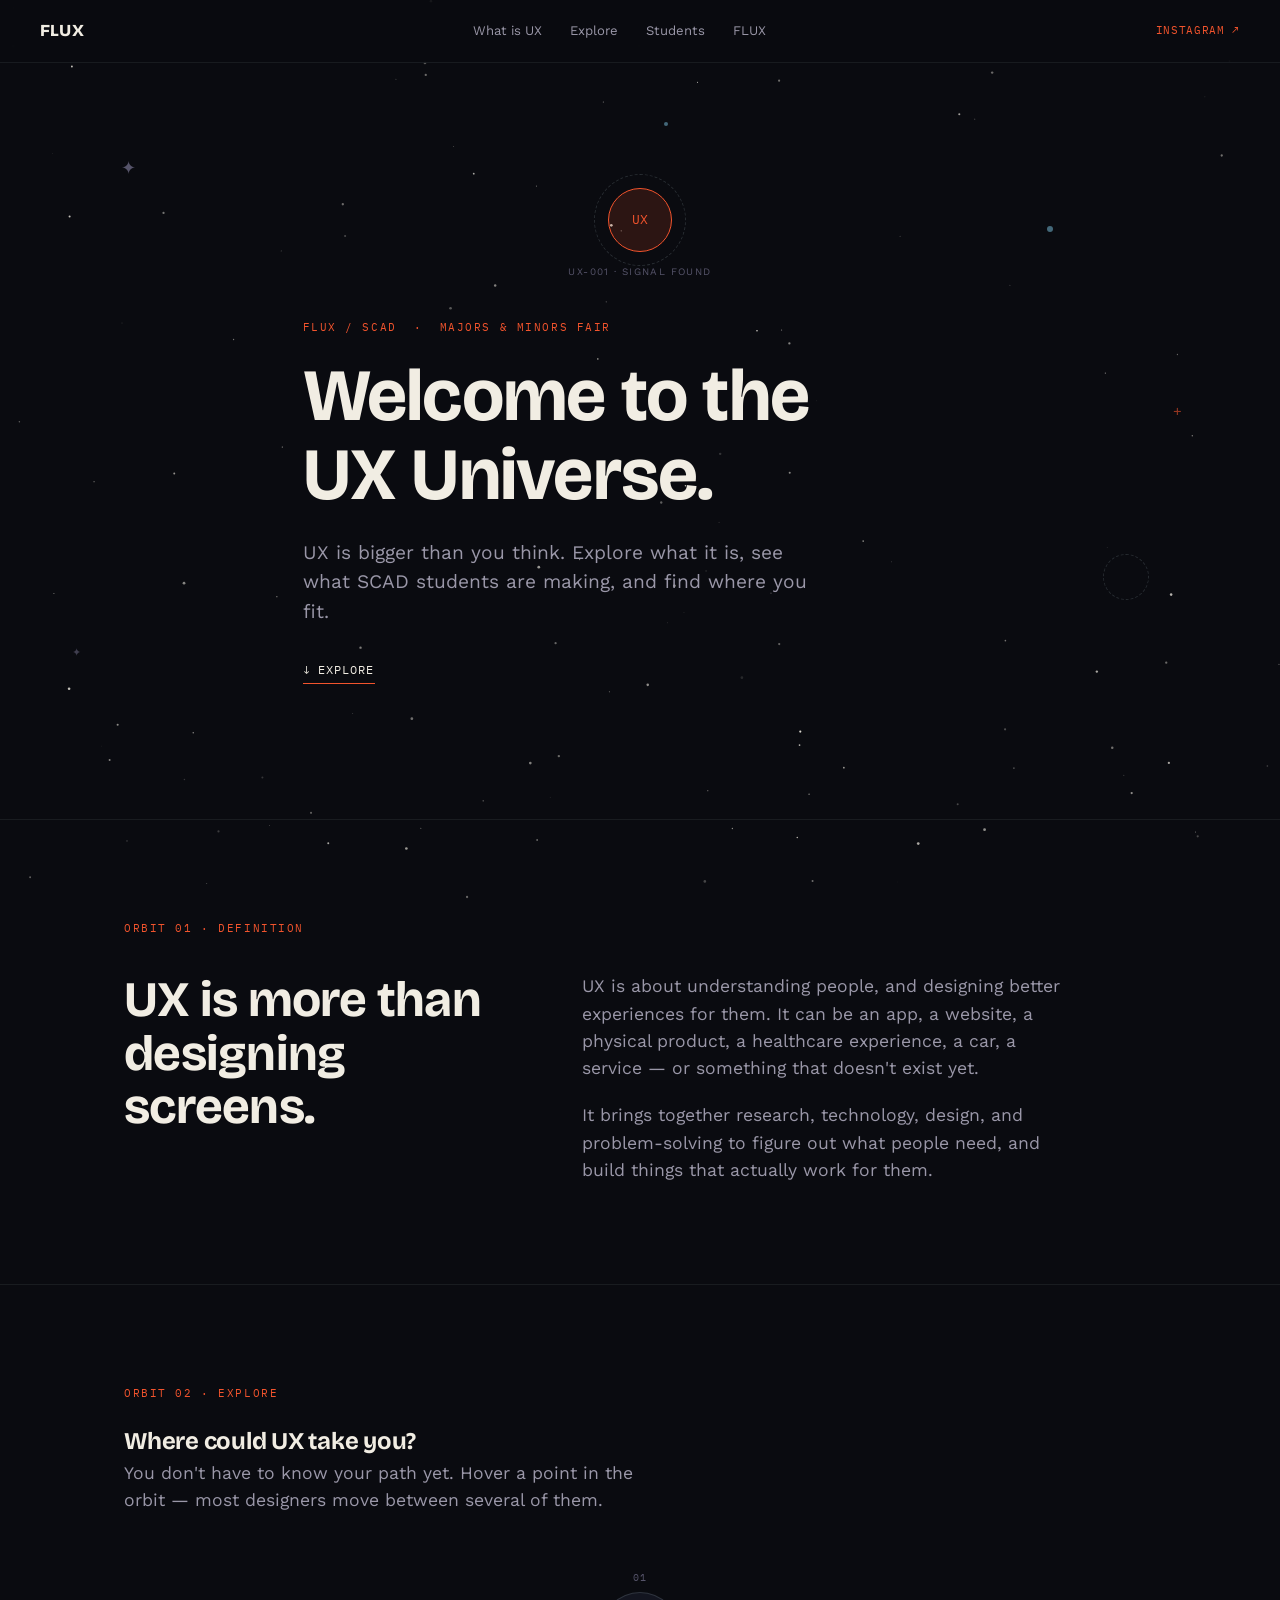
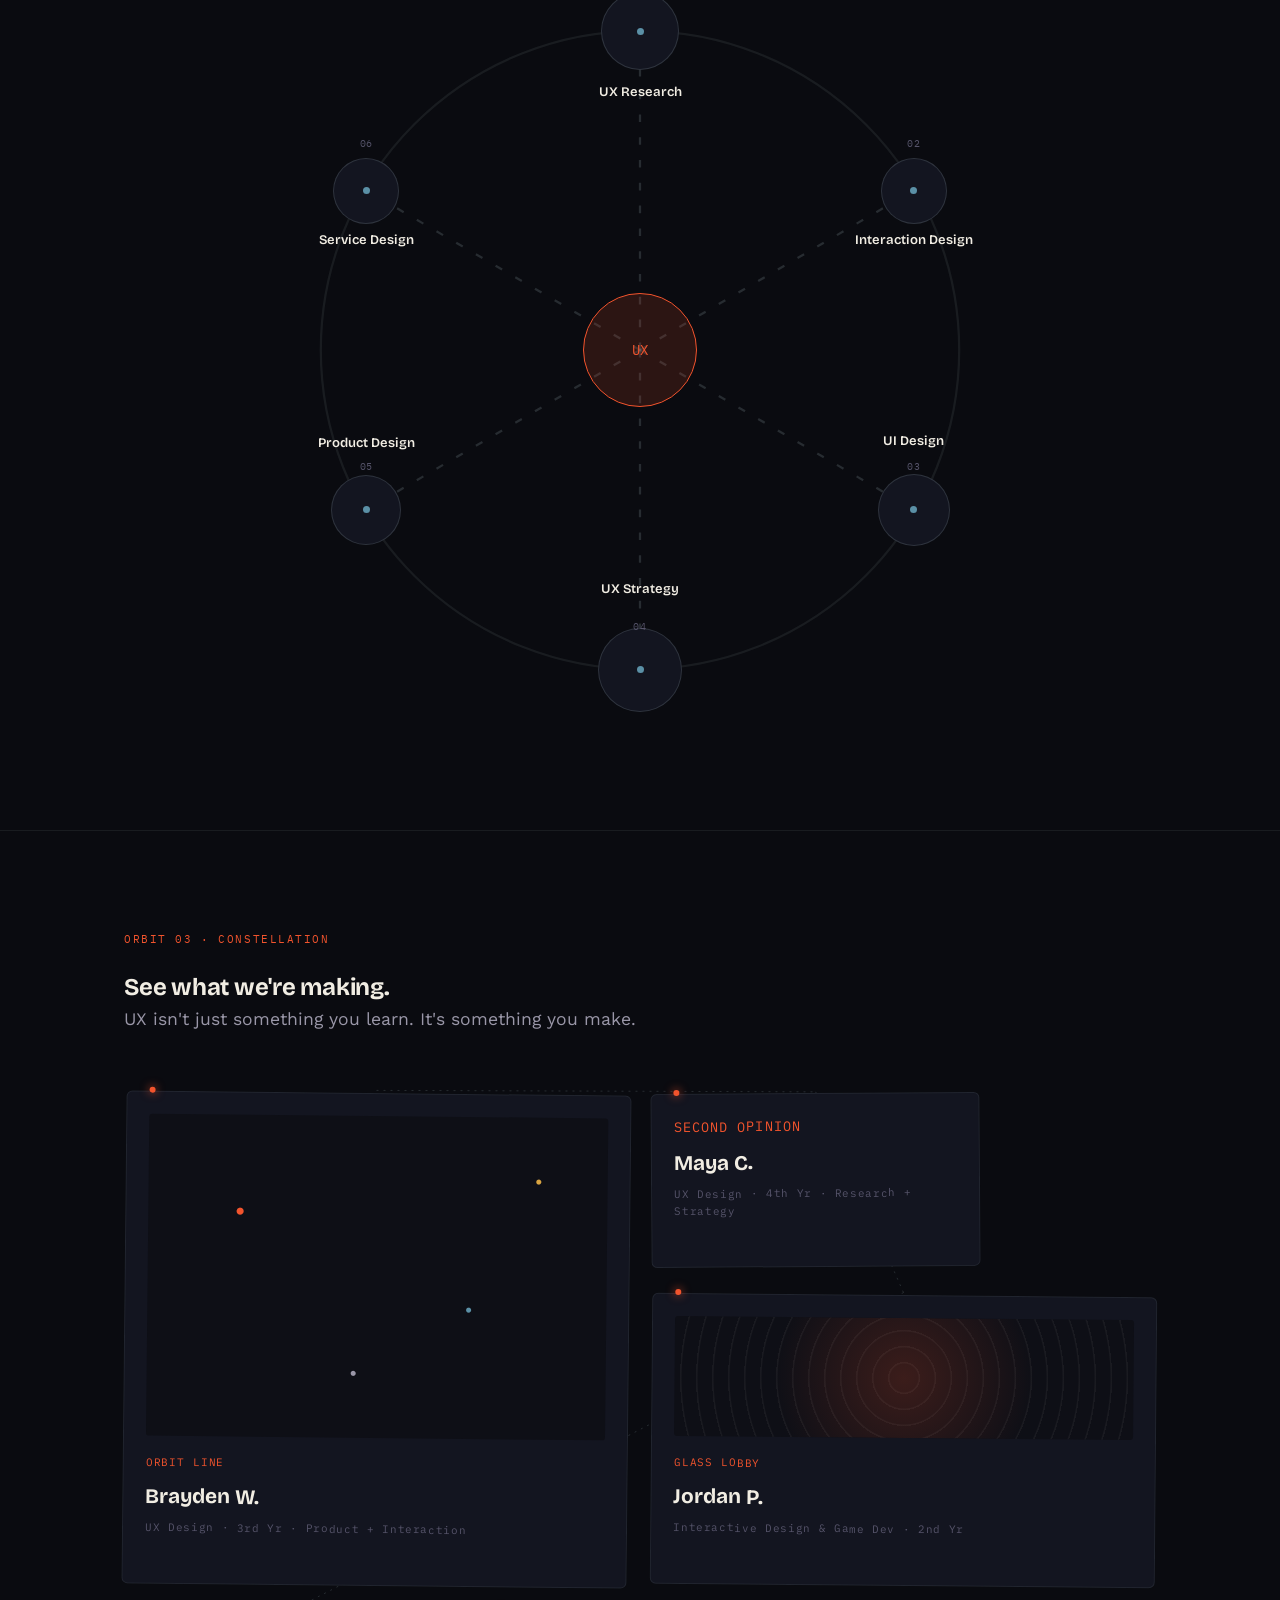
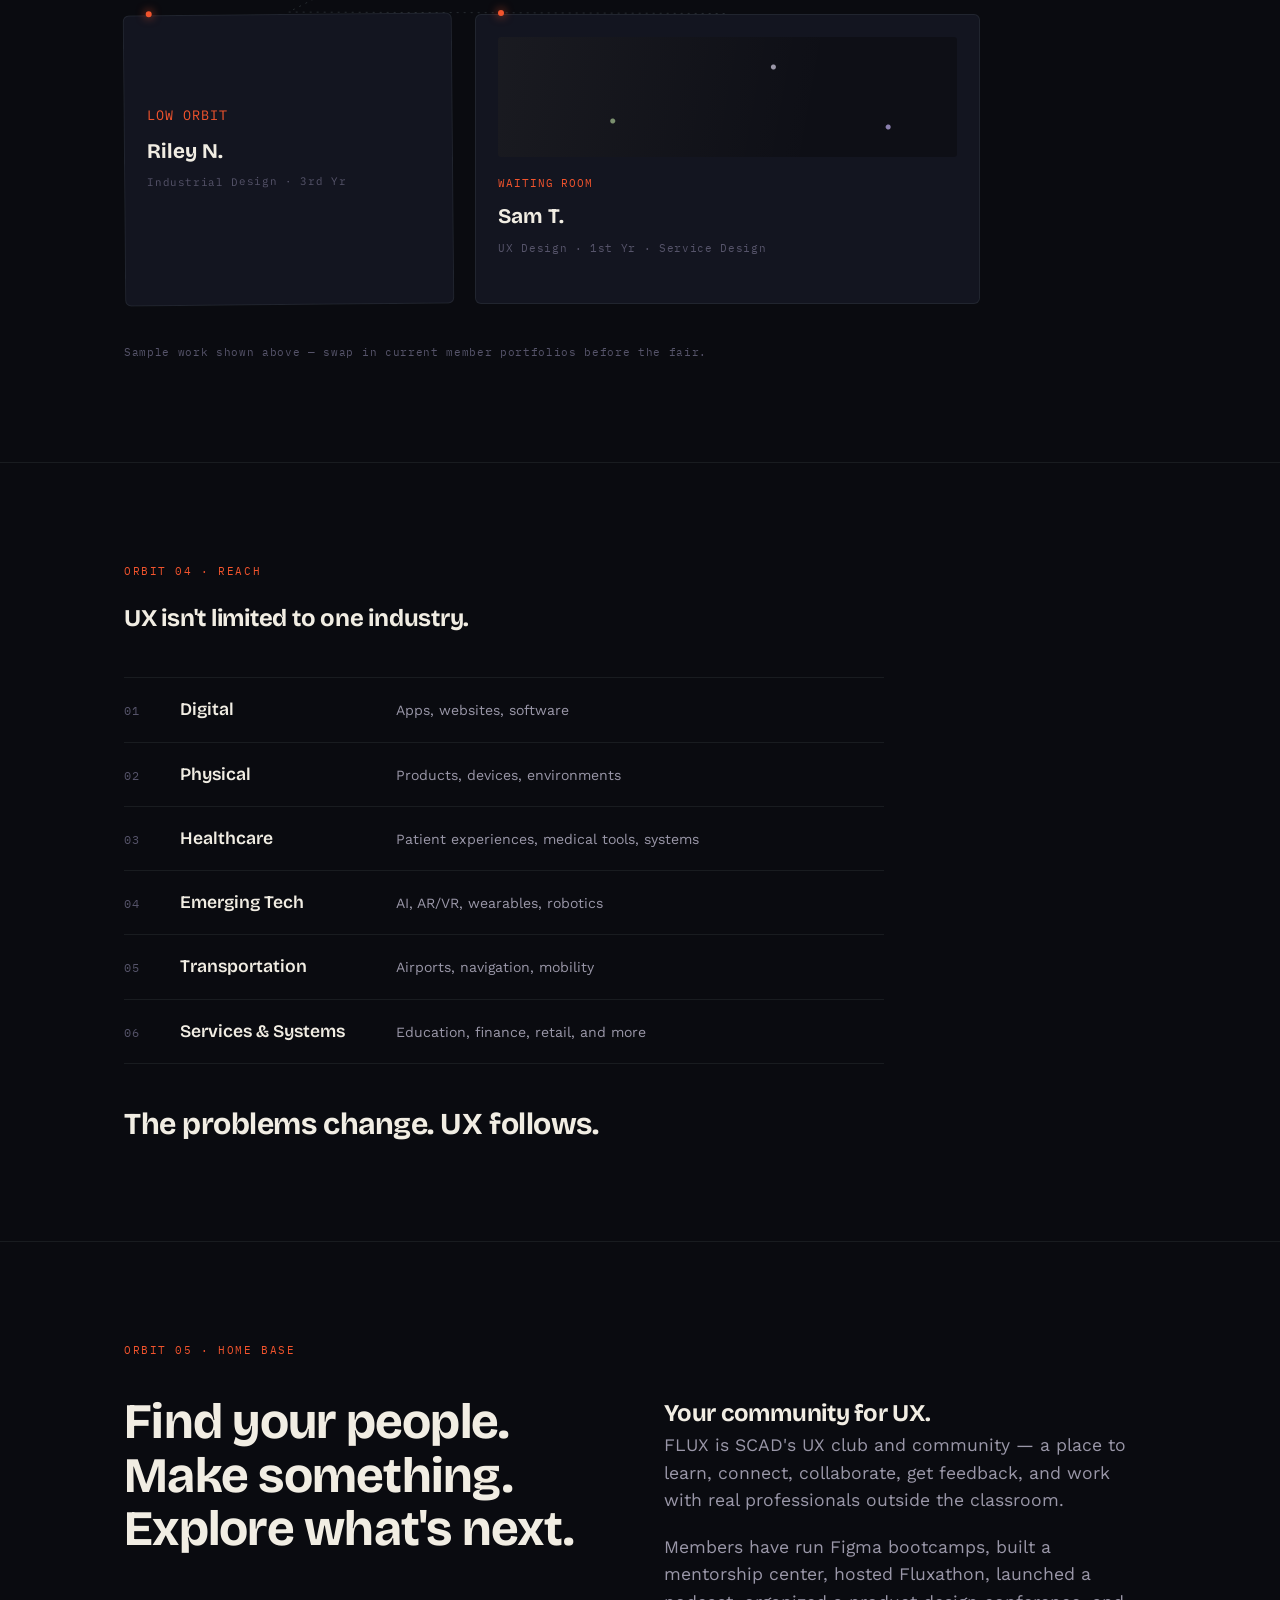
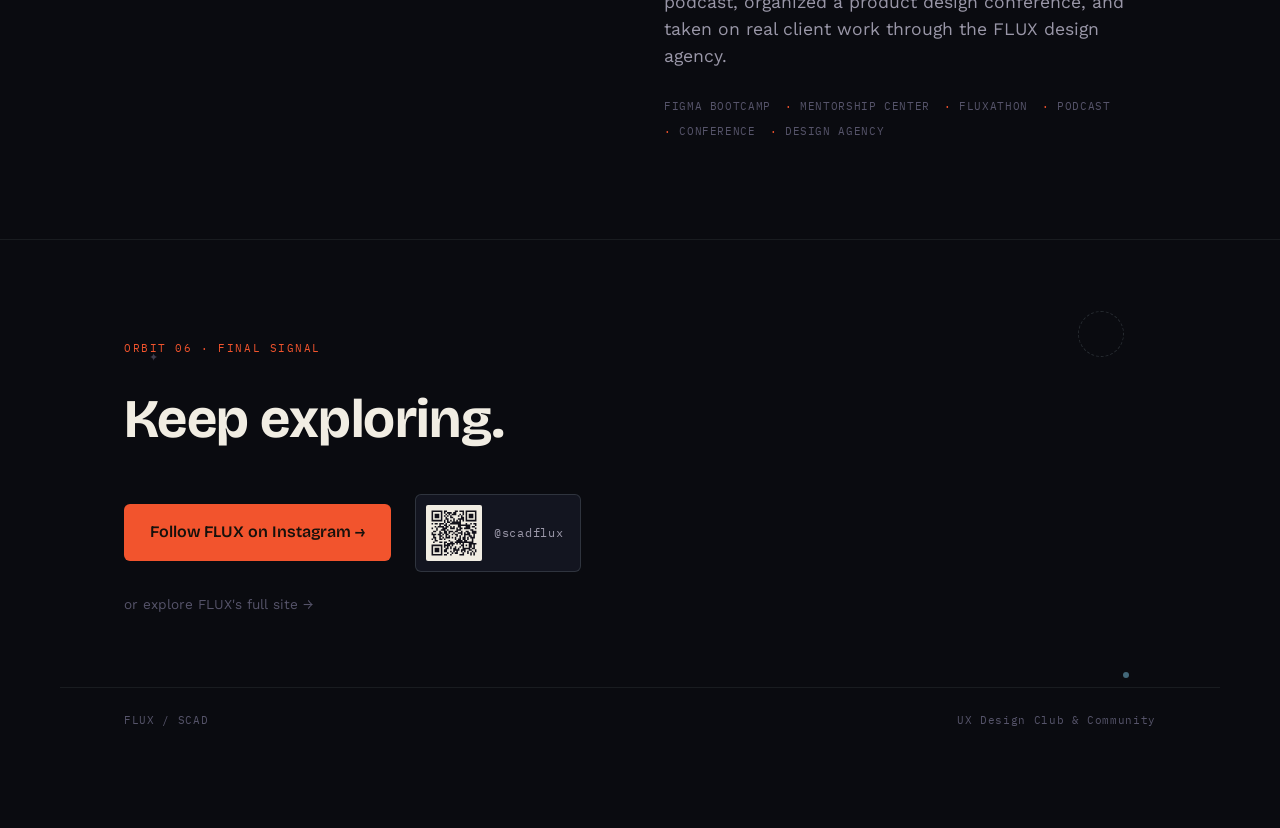
==== commit 88ef6593: "Rebuild site as radial orbit + irregular constellation, not card grids Replace the generic 6-card gr" ====
--- a/index.html
+++ b/index.html
@@ -8,7 +8,7 @@
 <link rel="icon" href="data:,">
 <link rel="preconnect" href="https://fonts.googleapis.com">
 <link rel="preconnect" href="https://fonts.gstatic.com" crossorigin>
-<link href="https://fonts.googleapis.com/css2?family=Space+Grotesk:wght@400;500;600;700&family=Inter:wght@400;500;600&display=swap" rel="stylesheet">
+<link href="https://fonts.googleapis.com/css2?family=Bricolage+Grotesque:opsz,wght@12..96,400..800&family=Work+Sans:wght@400;500;600&family=IBM+Plex+Mono:wght@500&display=swap" rel="stylesheet">
 <link rel="stylesheet" href="styles.css" />
 </head>
 <body>
@@ -16,253 +16,214 @@
 <canvas id="starfield" aria-hidden="true"></canvas>
 
 <header class="topbar">
-  <a class="wordmark" href="#hero">FLUX <span>/ SCAD</span></a>
-  <nav class="orbit-nav" aria-label="Section progress">
-    <button data-target="#hero" class="orbit-dot is-active" aria-label="Hero"></button>
-    <button data-target="#what-is-ux" class="orbit-dot" aria-label="What is UX"></button>
-    <button data-target="#orbit" class="orbit-dot" aria-label="Find your orbit"></button>
-    <button data-target="#students" class="orbit-dot" aria-label="Meet SCAD UX students"></button>
-    <button data-target="#everywhere" class="orbit-dot" aria-label="UX goes everywhere"></button>
-    <button data-target="#flux" class="orbit-dot" aria-label="Meet FLUX"></button>
-    <button data-target="#cta" class="orbit-dot" aria-label="Keep exploring"></button>
+  <a class="wordmark" href="#top">FLUX</a>
+  <nav class="mainnav" aria-label="Primary">
+    <a href="#what-is-ux">What is UX</a>
+    <a href="#orbit">Explore</a>
+    <a href="#students">Students</a>
+    <a href="#flux">FLUX</a>
   </nav>
-  <span class="fair-tag">MAJORS &amp; MINORS FAIR</span>
+  <a class="ig-link" href="https://www.instagram.com/scadflux/" target="_blank" rel="noopener">INSTAGRAM ↗</a>
 </header>
 
-<main>
+<main id="top">
 
   <!-- HERO -->
   <section id="hero" class="section hero">
-    <div class="orbit-lines" aria-hidden="true">
-      <svg viewBox="0 0 1000 1000" preserveAspectRatio="xMidYMid slice">
-        <ellipse class="ring ring-a" cx="500" cy="500" rx="420" ry="200"/>
-        <ellipse class="ring ring-b" cx="500" cy="500" rx="300" ry="420"/>
-        <ellipse class="ring ring-c" cx="500" cy="500" rx="620" ry="340"/>
-      </svg>
-      <span class="floating-object obj-1" style="--r:22px"></span>
-      <span class="floating-object obj-2" style="--r:10px"></span>
-      <span class="floating-object obj-3" style="--r:15px"></span>
-    </div>
-
-    <div class="section-inner hero-inner">
-      <p class="eyebrow" data-reveal>SIGNAL FOUND · UX-001</p>
-      <h1 data-reveal>Welcome to the<br>UX Universe.</h1>
-      <p class="hero-sub" data-reveal>UX is bigger than you think. Explore what UX is, see what SCAD students are making, and find where you fit.</p>
-      <a href="#what-is-ux" class="btn btn-primary" data-reveal data-scroll>EXPLORE UX →</a>
-    </div>
-
-    <div class="scroll-hint" aria-hidden="true">
-      <span></span>
-      <p>scroll</p>
+    <div class="hero-scatter" aria-hidden="true">
+      <span class="mark mark-star" style="top:14%; left:10%;">✦</span>
+      <span class="mark mark-dot" style="top:22%; left:82%;"></span>
+      <span class="mark mark-ring" style="top:68%; left:88%;"></span>
+      <span class="mark mark-star mark-small" style="top:78%; left:6%;">✦</span>
+      <span class="mark mark-dot mark-small" style="top:8%; left:52%;"></span>
+      <span class="mark mark-plus" style="top:46%; left:92%;">+</span>
+    </div>
+
+    <div class="hub" aria-hidden="true">
+      <span class="hub-ring"></span>
+      <span class="hub-core">UX</span>
+    </div>
+    <p class="coord" aria-hidden="true">UX-001 · SIGNAL FOUND</p>
+
+    <div class="hero-copy">
+      <p class="eyebrow mono">FLUX / SCAD &nbsp;·&nbsp; MAJORS &amp; MINORS FAIR</p>
+      <h1>Welcome to the UX Universe.</h1>
+      <p class="hero-sub">UX is bigger than you think. Explore what it is, see what SCAD students are making, and find where you fit.</p>
+      <a href="#what-is-ux" class="explore-link" data-scroll>↓ EXPLORE</a>
     </div>
   </section>
 
   <!-- WHAT IS UX -->
   <section id="what-is-ux" class="section what-is-ux">
-    <div class="orbit-lines" aria-hidden="true">
-      <svg viewBox="0 0 1000 1000" preserveAspectRatio="xMidYMid slice">
-        <ellipse class="ring ring-a" cx="140" cy="120" rx="360" ry="180"/>
-        <ellipse class="ring ring-b" cx="900" cy="820" rx="300" ry="300"/>
-      </svg>
-      <span class="floating-object obj-1" style="--r:14px"></span>
-    </div>
-    <div class="section-inner">
-      <p class="eyebrow" data-reveal>ORBIT 01</p>
-      <h2 data-reveal>So... what is UX?</h2>
-      <div class="two-col">
-        <p class="lede" data-reveal>UX is about understanding people and designing better experiences for them. It can be an app, a website, a physical product, a healthcare experience, a car, a service — or something that doesn't exist yet.</p>
-        <p class="lede" data-reveal>UX brings together research, technology, design, and problem-solving to figure out what people need, and create experiences that actually work for them.</p>
-      </div>
-      <p class="statement" data-reveal>UX is more than<br>designing screens.</p>
+    <div class="section-inner">
+      <p class="eyebrow mono" data-reveal>ORBIT 01 · DEFINITION</p>
+      <div class="asym-grid">
+        <p class="statement" data-reveal>UX is more than<br>designing screens.</p>
+        <div class="asym-side">
+          <p class="lede" data-reveal>UX is about understanding people, and designing better experiences for them. It can be an app, a website, a physical product, a healthcare experience, a car, a service — or something that doesn't exist yet.</p>
+          <p class="lede lede-offset" data-reveal>It brings together research, technology, design, and problem-solving to figure out what people need, and build things that actually work for them.</p>
+        </div>
+      </div>
     </div>
   </section>
 
   <!-- FIND YOUR ORBIT -->
   <section id="orbit" class="section find-orbit">
-    <div class="orbit-lines" aria-hidden="true">
-      <svg viewBox="0 0 1000 1000" preserveAspectRatio="xMidYMid slice">
-        <ellipse class="ring ring-c" cx="820" cy="140" rx="340" ry="200"/>
+    <div class="section-inner">
+      <p class="eyebrow mono" data-reveal>ORBIT 02 · EXPLORE</p>
+      <h2 data-reveal>Where could UX take you?</h2>
+      <p class="lede lede-narrow" data-reveal>You don't have to know your path yet. Hover a point in the orbit — most designers move between several of them.</p>
+    </div>
+
+    <div class="orbit-system">
+      <svg class="orbit-lines-svg" viewBox="0 0 100 100" preserveAspectRatio="none" aria-hidden="true">
+        <circle cx="50" cy="50" r="42" class="orbit-ring-path" />
+        <line x1="50" y1="50" x2="50" y2="8" />
+        <line x1="50" y1="50" x2="86" y2="29" />
+        <line x1="50" y1="50" x2="86" y2="71" />
+        <line x1="50" y1="50" x2="50" y2="92" />
+        <line x1="50" y1="50" x2="14" y2="71" />
+        <line x1="50" y1="50" x2="14" y2="29" />
       </svg>
-    </div>
-    <div class="section-inner">
-      <p class="eyebrow" data-reveal>ORBIT 02 · EXPLORE</p>
-      <h2 data-reveal>Where could UX take you?</h2>
-      <p class="lede lede-narrow" data-reveal>You don't have to know your path yet. These are just a few of the orbits inside UX — most designers move between several of them.</p>
-
-      <div class="orbit-field">
-        <div class="orbit-center">UX</div>
-        <div class="orbit-grid">
-          <button class="planet" data-index="01">
-            <span class="planet-ring"></span>
-            <span class="planet-label">
-              <span class="planet-tag">ORBIT · 01</span>
-              <span class="planet-name">UX Research</span>
-            </span>
-            <span class="planet-desc">Understand people, behaviors, needs, and problems.</span>
-          </button>
-          <button class="planet" data-index="02">
-            <span class="planet-ring"></span>
-            <span class="planet-label">
-              <span class="planet-tag">ORBIT · 02</span>
-              <span class="planet-name">Interaction Design</span>
-            </span>
-            <span class="planet-desc">Design how people interact with products and experiences.</span>
-          </button>
-          <button class="planet" data-index="03">
-            <span class="planet-ring"></span>
-            <span class="planet-label">
-              <span class="planet-tag">ORBIT · 03</span>
-              <span class="planet-name">UI Design</span>
-            </span>
-            <span class="planet-desc">Design digital interfaces and visual systems.</span>
-          </button>
-          <button class="planet" data-index="04">
-            <span class="planet-ring"></span>
-            <span class="planet-label">
-              <span class="planet-tag">ORBIT · 04</span>
-              <span class="planet-name">Product Design</span>
-            </span>
-            <span class="planet-desc">Bring research, interaction, visual design, and strategy together.</span>
-          </button>
-          <button class="planet" data-index="05">
-            <span class="planet-ring"></span>
-            <span class="planet-label">
-              <span class="planet-tag">ORBIT · 05</span>
-              <span class="planet-name">Service Design</span>
-            </span>
-            <span class="planet-desc">Look at the entire experience, not just one screen.</span>
-          </button>
-          <button class="planet" data-index="06">
-            <span class="planet-ring"></span>
-            <span class="planet-label">
-              <span class="planet-tag">ORBIT · 06</span>
-              <span class="planet-name">UX Strategy</span>
-            </span>
-            <span class="planet-desc">Figure out what should be designed, and why.</span>
-          </button>
-        </div>
-      </div>
-    </div>
+
+      <div class="orbit-hub">
+        <span>UX</span>
+      </div>
+
+      <button class="node" data-flip="down" style="top:8%; left:50%; --size:78px;">
+        <span class="node-dot"></span>
+        <span class="node-tag mono">01</span>
+        <span class="node-name">UX Research</span>
+        <span class="node-info">Understand people, behaviors, needs, and problems.</span>
+      </button>
+
+      <button class="node" data-flip="down" style="top:29%; left:86%; --size:66px;">
+        <span class="node-dot"></span>
+        <span class="node-tag mono">02</span>
+        <span class="node-name">Interaction Design</span>
+        <span class="node-info">Design how people interact with products and experiences.</span>
+      </button>
+
+      <button class="node" data-flip="up" style="top:71%; left:86%; --size:72px;">
+        <span class="node-dot"></span>
+        <span class="node-tag mono">03</span>
+        <span class="node-name">UI Design</span>
+        <span class="node-info">Design digital interfaces and visual systems.</span>
+      </button>
+
+      <button class="node" data-flip="up" style="top:92%; left:50%; --size:84px;">
+        <span class="node-dot"></span>
+        <span class="node-tag mono">04</span>
+        <span class="node-name">UX Strategy</span>
+        <span class="node-info">Figure out what should be designed, and why.</span>
+      </button>
+
+      <button class="node" data-flip="up" style="top:71%; left:14%; --size:70px;">
+        <span class="node-dot"></span>
+        <span class="node-tag mono">05</span>
+        <span class="node-name">Product Design</span>
+        <span class="node-info">Bring research, interaction, visual design, and strategy together.</span>
+      </button>
+
+      <button class="node" data-flip="down" style="top:29%; left:14%; --size:66px;">
+        <span class="node-dot"></span>
+        <span class="node-tag mono">06</span>
+        <span class="node-name">Service Design</span>
+        <span class="node-info">Look at the entire experience, not just one screen.</span>
+      </button>
+    </div>
+
+    <ul class="mobile-orbit-list section-inner">
+      <li><span class="mono">01</span><div><strong>UX Research</strong><span class="desc">Understand people, behaviors, needs, and problems.</span></div></li>
+      <li><span class="mono">02</span><div><strong>Interaction Design</strong><span class="desc">Design how people interact with products and experiences.</span></div></li>
+      <li><span class="mono">03</span><div><strong>UI Design</strong><span class="desc">Design digital interfaces and visual systems.</span></div></li>
+      <li><span class="mono">04</span><div><strong>UX Strategy</strong><span class="desc">Figure out what should be designed, and why.</span></div></li>
+      <li><span class="mono">05</span><div><strong>Product Design</strong><span class="desc">Bring research, interaction, visual design, and strategy together.</span></div></li>
+      <li><span class="mono">06</span><div><strong>Service Design</strong><span class="desc">Look at the entire experience, not just one screen.</span></div></li>
+    </ul>
   </section>
 
   <!-- MEET SCAD UX STUDENTS -->
   <section id="students" class="section students">
     <div class="section-inner">
-      <p class="eyebrow" data-reveal>ORBIT 03 · CONSTELLATION</p>
+      <p class="eyebrow mono" data-reveal>ORBIT 03 · CONSTELLATION</p>
       <h2 data-reveal>See what we're making.</h2>
-      <p class="lede lede-narrow" data-reveal>UX isn't just something you learn. It's something you make. A few current SCAD UX students, and what they're working on.</p>
+      <p class="lede lede-narrow" data-reveal>UX isn't just something you learn. It's something you make.</p>
     </div>
 
     <div class="constellation" id="constellation">
       <svg class="constellation-lines" aria-hidden="true"></svg>
-      <!-- Student cards injected / styled below -->
-      <article class="star-card" data-star>
+
+      <article class="star-card size-lg" data-star>
         <div class="star-card-visual" data-pattern="1" aria-hidden="true"></div>
         <div class="star-card-body">
-          <p class="star-name">BRAYDEN W.</p>
-          <p class="star-meta">UX Design · 3rd Year</p>
-          <p class="star-interest">Product + Interaction</p>
           <p class="star-project">ORBIT LINE</p>
+          <p class="star-name">Brayden W.</p>
+          <p class="star-meta mono">UX Design · 3rd Yr · Product + Interaction</p>
           <p class="star-desc">A wayfinding app that turns SCAD's campus into a constellation students can navigate by feel, not just by map.</p>
-          <a href="https://scadflux.com/" class="star-link" target="_blank" rel="noopener">VIEW PORTFOLIO →</a>
-        </div>
-      </article>
-
-      <article class="star-card" data-star>
-        <div class="star-card-visual" data-pattern="2" aria-hidden="true"></div>
-        <div class="star-card-body">
-          <p class="star-name">MAYA C.</p>
-          <p class="star-meta">UX Design · 4th Year</p>
-          <p class="star-interest">Research + Strategy</p>
+          <a href="https://scadflux.com/" class="star-link" target="_blank" rel="noopener">View portfolio →</a>
+        </div>
+      </article>
+
+      <article class="star-card size-sm type-heavy" data-star>
+        <div class="star-card-body">
           <p class="star-project">SECOND OPINION</p>
-          <p class="star-desc">A research-backed service concept helping first-gen students find mentors before they realize they need one.</p>
-          <a href="https://scadflux.com/" class="star-link" target="_blank" rel="noopener">VIEW PORTFOLIO →</a>
-        </div>
-      </article>
-
-      <article class="star-card" data-star>
+          <p class="star-name">Maya C.</p>
+          <p class="star-meta mono">UX Design · 4th Yr · Research + Strategy</p>
+          <p class="star-desc">Helping first-gen students find mentors before they realize they need one.</p>
+          <a href="https://scadflux.com/" class="star-link" target="_blank" rel="noopener">View portfolio →</a>
+        </div>
+      </article>
+
+      <article class="star-card size-md" data-star>
         <div class="star-card-visual" data-pattern="3" aria-hidden="true"></div>
         <div class="star-card-body">
-          <p class="star-name">JORDAN P.</p>
-          <p class="star-meta">Interactive Design &amp; Game Dev · 2nd Year</p>
-          <p class="star-interest">UI + Emerging Tech</p>
           <p class="star-project">GLASS LOBBY</p>
-          <p class="star-desc">An AR interface concept for museum lobbies that reacts to how close visitors stand to the art.</p>
-          <a href="https://scadflux.com/" class="star-link" target="_blank" rel="noopener">VIEW PORTFOLIO →</a>
-        </div>
-      </article>
-
-      <article class="star-card" data-star>
-        <div class="star-card-visual" data-pattern="4" aria-hidden="true"></div>
-        <div class="star-card-body">
-          <p class="star-name">RILEY N.</p>
-          <p class="star-meta">Industrial Design · 3rd Year</p>
-          <p class="star-interest">Product + Physical UX</p>
+          <p class="star-name">Jordan P.</p>
+          <p class="star-meta mono">Interactive Design &amp; Game Dev · 2nd Yr</p>
+          <p class="star-desc">An AR interface for museum lobbies that reacts to how close visitors stand to the art.</p>
+          <a href="https://scadflux.com/" class="star-link" target="_blank" rel="noopener">View portfolio →</a>
+        </div>
+      </article>
+
+      <article class="star-card size-sm type-heavy" data-star>
+        <div class="star-card-body">
           <p class="star-project">LOW ORBIT</p>
-          <p class="star-desc">A dorm-room kit redesigned around how students actually move through small spaces, not how furniture is sold.</p>
-          <a href="https://scadflux.com/" class="star-link" target="_blank" rel="noopener">VIEW PORTFOLIO →</a>
-        </div>
-      </article>
-
-      <article class="star-card" data-star>
+          <p class="star-name">Riley N.</p>
+          <p class="star-meta mono">Industrial Design · 3rd Yr</p>
+          <p class="star-desc">A dorm kit redesigned around how students move through small spaces.</p>
+          <a href="https://scadflux.com/" class="star-link" target="_blank" rel="noopener">View portfolio →</a>
+        </div>
+      </article>
+
+      <article class="star-card size-md" data-star>
         <div class="star-card-visual" data-pattern="5" aria-hidden="true"></div>
         <div class="star-card-body">
-          <p class="star-name">SAM T.</p>
-          <p class="star-meta">UX Design · 1st Year</p>
-          <p class="star-interest">Service Design</p>
           <p class="star-project">WAITING ROOM</p>
-          <p class="star-desc">A system redesign for student health services, mapped from the first phone call to the follow-up.</p>
-          <a href="https://scadflux.com/" class="star-link" target="_blank" rel="noopener">VIEW PORTFOLIO →</a>
-        </div>
-      </article>
-    </div>
-    <p class="students-note">Sample student work shown above — swap in current member portfolios before the fair.</p>
+          <p class="star-name">Sam T.</p>
+          <p class="star-meta mono">UX Design · 1st Yr · Service Design</p>
+          <p class="star-desc">Redesigning student health services from the first call to the follow-up.</p>
+          <a href="https://scadflux.com/" class="star-link" target="_blank" rel="noopener">View portfolio →</a>
+        </div>
+      </article>
+    </div>
+    <p class="students-note mono">Sample work shown above — swap in current member portfolios before the fair.</p>
   </section>
 
   <!-- UX GOES EVERYWHERE -->
   <section id="everywhere" class="section everywhere">
-    <div class="orbit-lines" aria-hidden="true">
-      <svg viewBox="0 0 1000 1000" preserveAspectRatio="xMidYMid slice">
-        <ellipse class="ring ring-a" cx="120" cy="860" rx="320" ry="220"/>
-        <ellipse class="ring ring-b" cx="950" cy="200" rx="260" ry="260"/>
-      </svg>
-    </div>
-    <div class="section-inner">
-      <p class="eyebrow" data-reveal>ORBIT 04 · REACH</p>
+    <div class="section-inner">
+      <p class="eyebrow mono" data-reveal>ORBIT 04 · REACH</p>
       <h2 data-reveal>UX isn't limited to one industry.</h2>
 
-      <div class="industry-grid">
-        <div class="industry-card" data-reveal>
-          <span class="industry-icon" data-icon="digital"></span>
-          <p class="industry-name">Digital</p>
-          <p class="industry-desc">Apps, websites, software</p>
-        </div>
-        <div class="industry-card" data-reveal>
-          <span class="industry-icon" data-icon="physical"></span>
-          <p class="industry-name">Physical</p>
-          <p class="industry-desc">Products, devices, environments</p>
-        </div>
-        <div class="industry-card" data-reveal>
-          <span class="industry-icon" data-icon="healthcare"></span>
-          <p class="industry-name">Healthcare</p>
-          <p class="industry-desc">Patient experiences, medical tools, systems</p>
-        </div>
-        <div class="industry-card" data-reveal>
-          <span class="industry-icon" data-icon="emerging"></span>
-          <p class="industry-name">Emerging Tech</p>
-          <p class="industry-desc">AI, AR/VR, wearables, robotics</p>
-        </div>
-        <div class="industry-card" data-reveal>
-          <span class="industry-icon" data-icon="transport"></span>
-          <p class="industry-name">Transportation</p>
-          <p class="industry-desc">Airports, navigation, mobility</p>
-        </div>
-        <div class="industry-card" data-reveal>
-          <span class="industry-icon" data-icon="services"></span>
-          <p class="industry-name">Services &amp; Systems</p>
-          <p class="industry-desc">Education, finance, retail, and more</p>
-        </div>
-      </div>
+      <ul class="index-list">
+        <li data-reveal><span class="mono">01</span><span class="index-name">Digital</span><span class="index-desc">Apps, websites, software</span></li>
+        <li data-reveal><span class="mono">02</span><span class="index-name">Physical</span><span class="index-desc">Products, devices, environments</span></li>
+        <li data-reveal><span class="mono">03</span><span class="index-name">Healthcare</span><span class="index-desc">Patient experiences, medical tools, systems</span></li>
+        <li data-reveal><span class="mono">04</span><span class="index-name">Emerging Tech</span><span class="index-desc">AI, AR/VR, wearables, robotics</span></li>
+        <li data-reveal><span class="mono">05</span><span class="index-name">Transportation</span><span class="index-desc">Airports, navigation, mobility</span></li>
+        <li data-reveal><span class="mono">06</span><span class="index-name">Services &amp; Systems</span><span class="index-desc">Education, finance, retail, and more</span></li>
+      </ul>
 
       <p class="statement statement-small" data-reveal>The problems change. UX follows.</p>
     </div>
@@ -270,48 +231,44 @@
 
   <!-- MEET FLUX -->
   <section id="flux" class="section meet-flux">
-    <div class="orbit-lines" aria-hidden="true">
-      <svg viewBox="0 0 1000 1000" preserveAspectRatio="xMidYMid slice">
-        <ellipse class="ring ring-c" cx="500" cy="500" rx="440" ry="440"/>
-      </svg>
-      <span class="floating-object obj-2" style="--r:18px"></span>
-    </div>
-    <div class="section-inner">
-      <p class="eyebrow" data-reveal>ORBIT 05 · HOME BASE</p>
-      <h2 data-reveal>Your community for UX.</h2>
-      <div class="two-col">
-        <p class="lede" data-reveal>FLUX is SCAD's UX club and community — a place to learn, connect, collaborate, get feedback, and work with real professionals outside the classroom.</p>
-        <p class="lede" data-reveal>Members have run Figma bootcamps, built a mentorship center, hosted Fluxathon, launched a podcast, organized a product design conference, and taken on real client work through the FLUX design agency.</p>
-      </div>
-      <p class="statement" data-reveal>Find your people.<br>Make something.<br>Explore what's next.</p>
+    <div class="section-inner">
+      <p class="eyebrow mono" data-reveal>ORBIT 05 · HOME BASE</p>
+      <div class="asym-grid asym-grid-rev">
+        <p class="statement" data-reveal>Find your people.<br>Make something.<br>Explore what's next.</p>
+        <div class="asym-side">
+          <h2 data-reveal>Your community for UX.</h2>
+          <p class="lede" data-reveal>FLUX is SCAD's UX club and community — a place to learn, connect, collaborate, get feedback, and work with real professionals outside the classroom.</p>
+          <p class="lede lede-offset" data-reveal>Members have run Figma bootcamps, built a mentorship center, hosted Fluxathon, launched a podcast, organized a product design conference, and taken on real client work through the FLUX design agency.</p>
+          <div class="tag-row mono" data-reveal>
+            <span>FIGMA BOOTCAMP</span><span>MENTORSHIP CENTER</span><span>FLUXATHON</span><span>PODCAST</span><span>CONFERENCE</span><span>DESIGN AGENCY</span>
+          </div>
+        </div>
+      </div>
     </div>
   </section>
 
   <!-- FINAL CTA -->
   <section id="cta" class="section final-cta">
-    <div class="orbit-lines orbit-lines-cta" aria-hidden="true">
-      <svg viewBox="0 0 1000 1000" preserveAspectRatio="xMidYMid slice">
-        <ellipse class="ring ring-a" cx="500" cy="500" rx="460" ry="230"/>
-        <ellipse class="ring ring-b" cx="500" cy="500" rx="260" ry="460"/>
-      </svg>
+    <div class="hero-scatter" aria-hidden="true">
+      <span class="mark mark-star mark-small" style="top:20%; left:12%;">✦</span>
+      <span class="mark mark-dot" style="top:74%; left:88%;"></span>
+      <span class="mark mark-ring" style="top:16%; left:86%;"></span>
     </div>
     <div class="section-inner cta-inner">
-      <p class="eyebrow" data-reveal>ORBIT 06 · FINAL SIGNAL</p>
+      <p class="eyebrow mono" data-reveal>ORBIT 06 · FINAL SIGNAL</p>
       <h2 data-reveal>Keep exploring.</h2>
-      <p class="lede lede-narrow" data-reveal>Think UX might be your thing? Come find out.</p>
-
-      <div class="cta-actions" data-reveal>
-        <a href="https://www.instagram.com/scadflux/" class="btn btn-primary" target="_blank" rel="noopener">FOLLOW FLUX ON INSTAGRAM →</a>
-        <a href="https://scadflux.com/" class="btn btn-secondary" target="_blank" rel="noopener">EXPLORE FLUX →</a>
-      </div>
-
-      <div class="qr-card" data-reveal>
-        <img src="assets/qr-instagram.svg" alt="QR code linking to FLUX on Instagram" width="140" height="140" />
-        <p>SCAN TO FOLLOW<br><span>@scadflux</span></p>
-      </div>
-    </div>
-
-    <footer class="site-footer">
+
+      <div class="cta-row" data-reveal>
+        <a href="https://www.instagram.com/scadflux/" class="btn-flare" target="_blank" rel="noopener">Follow FLUX on Instagram →</a>
+        <div class="qr-chip">
+          <img src="assets/qr-instagram.svg" alt="QR code linking to FLUX on Instagram" width="84" height="84" />
+          <span class="mono">@scadflux</span>
+        </div>
+      </div>
+      <a href="https://scadflux.com/" class="minor-link" target="_blank" rel="noopener">or explore FLUX's full site →</a>
+    </div>
+
+    <footer class="site-footer mono">
       <span>FLUX / SCAD</span>
       <span>UX Design Club &amp; Community</span>
     </footer>
--- a/styles.css
+++ b/styles.css
@@ -3,24 +3,25 @@
    =========================================================== */
 
 :root{
-  --bg: #0a0a10;
-  --bg-soft: #121220;
-  --panel: #16151f;
-  --ink: #f3efe4;
-  --ink-dim: #a9a6b8;
-  --ink-faint: #6e6c80;
-  --line: rgba(243,239,228,0.14);
-  --line-soft: rgba(243,239,228,0.07);
-  --accent: #dd9a52;
-  --accent-soft: rgba(221,154,82,0.16);
-  --violet: #8992c4;
-  --cream: #f3efe4;
-  --ink-on-cream: #14131c;
-
-  --font-display: "Space Grotesk", "Helvetica Neue", Arial, sans-serif;
-  --font-body: "Inter", "Helvetica Neue", Arial, sans-serif;
-
-  --max: 1120px;
+  --bg: #0a0b10;
+  --raised: #131520;
+  --ink: #f1ede3;
+  --ink-dim: #9a97a8;
+  --ink-faint: #56546a;
+  --line: rgba(174,193,199,0.18);
+  --line-soft: rgba(174,193,199,0.09);
+  --flare: #f2542d;
+  --flare-dim: rgba(242,84,45,0.15);
+  --cool: #5b90a6;
+  --mustard: #d9a441;
+  --sage: #7a8f6e;
+  --violet: #8a7fae;
+
+  --font-display: "Bricolage Grotesque", "Helvetica Neue", Arial, sans-serif;
+  --font-body: "Work Sans", "Helvetica Neue", Arial, sans-serif;
+  --font-mono: "IBM Plex Mono", ui-monospace, "SFMono-Regular", Menlo, monospace;
+
+  --max: 1160px;
   --pad: clamp(20px, 5vw, 64px);
 }
 
@@ -33,7 +34,7 @@
   color: var(--ink);
   font-family: var(--font-body);
   font-size: 16px;
-  line-height: 1.5;
+  line-height: 1.55;
   -webkit-font-smoothing: antialiased;
   overflow-x: hidden;
 }
@@ -43,16 +44,17 @@
   *{ animation-duration: 0.001ms !important; animation-iteration-count: 1 !important; transition-duration: 0.001ms !important; }
 }
 
-h1,h2,h3{
+h1,h2{
   font-family: var(--font-display);
-  font-weight: 600;
+  font-weight: 700;
   margin: 0;
   letter-spacing: -0.01em;
+  text-wrap: balance;
 }
 
 p{ margin: 0; }
-
 a{ color: inherit; text-decoration: none; }
+ul{ margin: 0; padding: 0; list-style: none; }
 
 button{
   font: inherit;
@@ -61,6 +63,11 @@
   border: none;
   cursor: pointer;
   padding: 0;
+}
+
+.mono{
+  font-family: var(--font-mono);
+  letter-spacing: 0.06em;
 }
 
 /* ---------- starfield ---------- */
@@ -78,9 +85,9 @@
 
 .section{
   position: relative;
-  padding: clamp(64px, 9vw, 116px) 0;
-  border-bottom: 1px solid var(--line-soft);
-  scroll-margin-top: 40px;
+  padding: clamp(56px, 8vw, 100px) 0;
+  border-top: 1px solid var(--line-soft);
+  scroll-margin-top: 68px;
 }
 
 .section-inner{
@@ -92,659 +99,615 @@
 }
 
 .eyebrow{
-  font-family: var(--font-display);
-  font-size: 0.72rem;
-  letter-spacing: 0.18em;
+  font-size: 0.7rem;
+  letter-spacing: 0.14em;
   text-transform: uppercase;
-  color: var(--accent);
-  margin-bottom: 18px;
+  color: var(--flare);
+  margin-bottom: 20px;
+  display: block;
 }
 
 .lede{
-  font-size: clamp(1rem, 1.6vw, 1.15rem);
+  font-size: clamp(1rem, 1.5vw, 1.1rem);
   color: var(--ink-dim);
-  max-width: 46ch;
-}
-
-.lede-narrow{ max-width: 52ch; }
-
-.two-col{
+  max-width: 44ch;
+}
+.lede-narrow{ max-width: 50ch; }
+.lede-offset{ margin-top: 20px; }
+
+/* asymmetric two-column used by What-is-UX and Meet FLUX */
+.asym-grid{
   display: grid;
-  grid-template-columns: 1fr 1fr;
-  gap: 40px;
-  margin-top: 32px;
-}
-
-@media (max-width: 720px){
-  .two-col{ grid-template-columns: 1fr; }
+  grid-template-columns: 5fr 7fr;
+  gap: 48px;
+  margin-top: 36px;
+  align-items: start;
+}
+.asym-grid-rev{ grid-template-columns: 6fr 6fr; }
+.asym-side{ padding-top: 0; }
+
+@media (max-width: 780px){
+  .asym-grid, .asym-grid-rev{ grid-template-columns: 1fr; gap: 28px; }
 }
 
 .statement{
   font-family: var(--font-display);
-  font-weight: 600;
-  font-size: clamp(2rem, 5.4vw, 4rem);
+  font-weight: 700;
+  font-size: clamp(1.9rem, 4vw, 3.1rem);
   line-height: 1.08;
-  letter-spacing: -0.02em;
-  margin-top: 40px;
-}
-
+  letter-spacing: -0.015em;
+  text-wrap: balance;
+}
 .statement-small{
-  font-size: clamp(1.5rem, 3.2vw, 2.2rem);
-  margin-top: 32px;
-  color: var(--ink);
-}
-
-/* ---------- reveal-on-scroll ---------- */
+  font-size: clamp(1.4rem, 2.6vw, 1.9rem);
+  margin-top: 44px;
+  max-width: 30ch;
+}
+
+.tag-row{
+  display: flex;
+  flex-wrap: wrap;
+  gap: 8px 14px;
+  margin-top: 28px;
+  font-size: 0.66rem;
+  color: var(--ink-faint);
+}
+.tag-row span::before{ content: "· "; color: var(--flare); }
+.tag-row span:first-child::before{ content: ""; }
+
+/* ---------- reveal-on-scroll (used sparingly) ---------- */
 [data-reveal]{
   opacity: 0;
-  transform: translateY(18px);
-  transition: opacity 0.7s ease, transform 0.7s ease;
-}
-[data-reveal].in-view{
+  transform: translateY(10px);
+  transition: opacity 0.6s ease, transform 0.6s ease;
+}
+[data-reveal].in-view{ opacity: 1; transform: translateY(0); }
+
+/* ---------- nav ---------- */
+.topbar{
+  position: sticky;
+  top: 0;
+  z-index: 50;
+  display: flex;
+  align-items: center;
+  justify-content: space-between;
+  gap: 20px;
+  padding: 18px clamp(20px, 5vw, 40px);
+  background: rgba(10,11,16,0.86);
+  backdrop-filter: blur(8px);
+  border-bottom: 1px solid var(--line-soft);
+}
+
+.wordmark{
+  font-family: var(--font-display);
+  font-weight: 800;
+  font-size: 1.05rem;
+  letter-spacing: 0.01em;
+}
+
+.mainnav{
+  display: none;
+  gap: 28px;
+  font-size: 0.82rem;
+  color: var(--ink-dim);
+}
+.mainnav a{ transition: color 0.2s ease; }
+.mainnav a:hover{ color: var(--ink); }
+@media (min-width: 760px){ .mainnav{ display: flex; } }
+
+.ig-link{
+  font-family: var(--font-mono);
+  font-size: 0.7rem;
+  letter-spacing: 0.06em;
+  color: var(--flare);
+  white-space: nowrap;
+}
+
+/* ---------- scatter marks (hero + cta) ---------- */
+.hero-scatter{
+  position: absolute;
+  inset: 0;
+  overflow: hidden;
+  pointer-events: none;
+  z-index: 1;
+}
+.mark{
+  position: absolute;
+  color: var(--ink-faint);
+  font-size: 1.1rem;
+  transform: translate(-50%, -50%);
+}
+.mark-small{ font-size: 0.7rem; opacity: 0.7; }
+.mark-dot{
+  width: 6px; height: 6px;
+  border-radius: 50%;
+  background: var(--cool);
+  opacity: 0.7;
+}
+.mark-dot.mark-small{ width: 4px; height: 4px; }
+.mark-ring{
+  width: 46px; height: 46px;
+  border-radius: 50%;
+  border: 1px dashed var(--line);
+}
+.mark-plus{
+  color: var(--flare);
+  opacity: 0.6;
+  font-size: 0.9rem;
+}
+.mark-star{ animation: twinkle 4.5s ease-in-out infinite; }
+@keyframes twinkle{
+  0%, 100%{ opacity: 0.9; }
+  50%{ opacity: 0.35; }
+}
+
+/* ---------- hub (hero) ---------- */
+.hub{
+  position: relative;
+  width: 64px; height: 64px;
+  margin: 0 auto;
+  z-index: 2;
+}
+.hub-ring{
+  position: absolute; inset: -14px;
+  border: 1px dashed var(--line);
+  border-radius: 50%;
+  animation: spin 60s linear infinite;
+}
+.hub-core{
+  position: absolute; inset: 0;
+  border-radius: 50%;
+  background: var(--flare-dim);
+  border: 1px solid var(--flare);
+  display: flex;
+  align-items: center;
+  justify-content: center;
+  font-family: var(--font-mono);
+  font-size: 0.8rem;
+  color: var(--flare);
+}
+@keyframes spin{ to{ transform: rotate(360deg); } }
+
+.coord{
+  text-align: center;
+  font-size: 0.62rem;
+  letter-spacing: 0.14em;
+  color: var(--ink-faint);
+  margin-top: 12px;
+  position: relative;
+  z-index: 2;
+}
+
+/* ---------- hero ---------- */
+.hero{
+  min-height: 84vh;
+  display: flex;
+  flex-direction: column;
+  justify-content: center;
+  padding-top: clamp(60px, 8vw, 90px);
+  border-top: none;
+}
+
+.hero-copy{
+  position: relative;
+  z-index: 2;
+  max-width: 900px;
+  margin: 40px auto 0;
+  padding: 0 var(--pad);
+  text-align: left;
+}
+
+.hero h1{
+  font-size: clamp(2.4rem, 6vw, 4.6rem);
+  line-height: 1.08;
+  margin: 18px 0 22px;
+  max-width: 15ch;
+}
+
+.hero-sub{
+  font-size: clamp(1rem, 1.8vw, 1.2rem);
+  color: var(--ink-dim);
+  max-width: 44ch;
+  margin-bottom: 30px;
+}
+
+.explore-link{
+  display: inline-block;
+  font-family: var(--font-mono);
+  font-size: 0.78rem;
+  letter-spacing: 0.08em;
+  color: var(--ink);
+  border-bottom: 1px solid var(--flare);
+  padding-bottom: 4px;
+  transition: color 0.2s ease, border-color 0.2s ease;
+}
+.explore-link:hover{ color: var(--flare); }
+
+/* ---------- find your orbit (radial) ---------- */
+.orbit-system{
+  position: relative;
+  max-width: 760px;
+  aspect-ratio: 1 / 1;
+  margin: 56px auto 0;
+}
+
+.orbit-lines-svg{
+  position: absolute;
+  inset: 0;
+  width: 100%;
+  height: 100%;
+}
+.orbit-lines-svg line{
+  stroke: var(--line);
+  stroke-width: 0.3;
+  stroke-dasharray: 1 2;
+}
+.orbit-ring-path{
+  fill: none;
+  stroke: var(--line-soft);
+  stroke-width: 0.3;
+}
+
+.orbit-hub{
+  position: absolute;
+  top: 50%; left: 50%;
+  transform: translate(-50%, -50%);
+  width: 15%;
+  aspect-ratio: 1/1;
+  border-radius: 50%;
+  background: var(--flare-dim);
+  border: 1px solid var(--flare);
+  display: flex;
+  align-items: center;
+  justify-content: center;
+  font-family: var(--font-mono);
+  color: var(--flare);
+  font-size: 0.85rem;
+  z-index: 2;
+}
+
+.node{
+  position: absolute;
+  transform: translate(-50%, -50%);
+  width: var(--size, 70px);
+  aspect-ratio: 1/1;
+  border-radius: 50%;
+  background: var(--raised);
+  border: 1px solid var(--line);
+  display: flex;
+  align-items: center;
+  justify-content: center;
+  z-index: 3;
+  transition: border-color 0.25s ease, transform 0.25s ease, background 0.25s ease;
+}
+.node-dot{
+  width: 7px; height: 7px;
+  border-radius: 50%;
+  background: var(--cool);
+}
+.node:hover, .node:focus-visible, .node.is-open{
+  border-color: var(--flare);
+  background: var(--flare-dim);
+  transform: translate(-50%, -50%) scale(1.08);
+}
+.node:hover .node-dot, .node:focus-visible .node-dot, .node.is-open .node-dot{
+  background: var(--flare);
+}
+
+.node-tag{
+  position: absolute;
+  top: -22px;
+  font-size: 0.6rem;
+  color: var(--ink-faint);
+  white-space: nowrap;
+}
+
+.node-name{
+  position: absolute;
+  bottom: calc(-1 * var(--size, 70px) * 0.42);
+  left: 50%;
+  transform: translateX(-50%);
+  width: max-content;
+  max-width: 150px;
+  text-align: center;
+  font-family: var(--font-display);
+  font-weight: 600;
+  font-size: 0.82rem;
+  color: var(--ink);
+}
+.node[data-flip="up"] .node-name{
+  bottom: auto;
+  top: calc(-1 * var(--size, 70px) * 0.42 - 14px);
+}
+.node[data-flip="up"] .node-tag{
+  top: auto;
+  bottom: calc(var(--size, 70px) * 0.5 + 34px);
+}
+
+.node-info{
+  position: absolute;
+  top: calc(100% + 30px);
+  left: 50%;
+  transform: translateX(-50%) translateY(-6px);
+  width: 190px;
+  background: var(--raised);
+  border: 1px solid var(--line);
+  border-radius: 4px;
+  padding: 12px 14px;
+  font-size: 0.8rem;
+  color: var(--ink-dim);
+  opacity: 0;
+  pointer-events: none;
+  transition: opacity 0.25s ease, transform 0.25s ease;
+  z-index: 4;
+}
+.node[data-flip="up"] .node-info{
+  top: auto;
+  bottom: calc(100% + 30px);
+}
+.node:hover .node-info, .node:focus-visible .node-info, .node.is-open .node-info{
   opacity: 1;
-  transform: translateY(0);
-}
-
-/* ---------- buttons ---------- */
-.btn{
+  transform: translateX(-50%) translateY(0);
+}
+
+.mobile-orbit-list{ display: none; margin-top: 40px; }
+@media (max-width: 720px){
+  .orbit-system{ display: none; }
+  .mobile-orbit-list{ display: block; }
+}
+.mobile-orbit-list li{
+  display: flex;
+  align-items: baseline;
+  gap: 14px;
+  padding: 16px 0;
+  border-top: 1px solid var(--line-soft);
+}
+.mobile-orbit-list li:last-child{ border-bottom: 1px solid var(--line-soft); }
+.mobile-orbit-list .mono{ color: var(--flare); font-size: 0.7rem; }
+.mobile-orbit-list strong{ font-family: var(--font-display); display: block; font-size: 1rem; margin-bottom: 4px; }
+.mobile-orbit-list span.desc{ color: var(--ink-dim); font-size: 0.85rem; }
+
+/* ---------- students / constellation ---------- */
+.constellation{
+  position: relative;
+  max-width: var(--max);
+  margin: 20px auto 0;
+  padding: 40px var(--pad) 10px;
+  display: grid;
+  grid-template-columns: repeat(6, 1fr);
+  grid-auto-flow: dense;
+  gap: 28px 22px;
+}
+@media (max-width: 900px){
+  .constellation{ grid-template-columns: repeat(2, 1fr); }
+  .size-lg, .size-md, .size-sm{ grid-column: span 2 !important; }
+}
+@media (max-width: 560px){
+  .constellation{ grid-template-columns: 1fr; gap: 24px; }
+}
+
+.constellation-lines{
+  position: absolute; inset: 0;
+  width: 100%; height: 100%;
+  pointer-events: none;
+  z-index: 0;
+}
+.constellation-lines line{
+  stroke: var(--line);
+  stroke-width: 1;
+  stroke-dasharray: 2 5;
+}
+
+.size-lg{ grid-column: span 3; grid-row: span 2; }
+.size-md{ grid-column: span 3; }
+.size-sm{ grid-column: span 2; }
+
+.star-card{
+  --tilt: 0deg;
+  position: relative;
+  z-index: 1;
+  background: var(--raised);
+  border: 1px solid var(--line-soft);
+  border-radius: 6px;
+  padding: 22px;
+  transform: rotate(var(--tilt));
+  transition: border-color 0.3s ease, transform 0.3s ease;
+  display: flex;
+  flex-direction: column;
+}
+.star-card:nth-child(2){ --tilt: 0.6deg; }
+.star-card:nth-child(3){ --tilt: -0.4deg; }
+.star-card:nth-child(4){ --tilt: 0.5deg; }
+.star-card:nth-child(5){ --tilt: -0.5deg; }
+
+.star-card::before{
+  content: "";
+  position: absolute;
+  top: -5px; left: 22px;
+  width: 6px; height: 6px;
+  border-radius: 50%;
+  background: var(--flare);
+  box-shadow: 0 0 8px 1px rgba(242,84,45,0.55);
+}
+
+.star-card:hover, .star-card:focus-within, .star-card.is-open{
+  border-color: var(--flare);
+  transform: rotate(0deg) translateY(-4px);
+}
+
+.star-card-visual{
+  width: 100%;
+  flex: 1;
+  min-height: 120px;
+  border-radius: 3px;
+  margin-bottom: 18px;
+  background-color: #0e0f16;
+  position: relative;
+  overflow: hidden;
+}
+.star-card-visual::before{ content: ""; position: absolute; inset: 0; }
+.star-card-visual[data-pattern="1"]::before{ background:
+  radial-gradient(circle at 20% 30%, var(--flare) 0 3px, transparent 4px),
+  radial-gradient(circle at 70% 60%, var(--cool) 0 2px, transparent 3px),
+  radial-gradient(circle at 45% 80%, var(--ink-dim) 0 2px, transparent 3px),
+  radial-gradient(circle at 85% 20%, var(--mustard) 0 2px, transparent 3px); }
+.star-card-visual[data-pattern="3"]::before{ background:
+  radial-gradient(circle at 50% 50%, rgba(242,84,45,0.2), transparent 55%),
+  repeating-radial-gradient(circle at 50% 50%, transparent 0 14px, rgba(241,237,227,0.05) 15px 16px); }
+.star-card-visual[data-pattern="5"]::before{ background:
+  radial-gradient(circle at 25% 70%, var(--sage) 0 2px, transparent 3px),
+  radial-gradient(circle at 60% 25%, var(--ink-dim) 0 2px, transparent 3px),
+  radial-gradient(circle at 85% 75%, var(--violet) 0 2px, transparent 3px),
+  linear-gradient(100deg, rgba(241,237,227,0.05), transparent 70%); }
+
+.type-heavy{ justify-content: center; }
+.type-heavy .star-project{ font-size: 0.85rem; }
+
+.star-project{
+  font-family: var(--font-mono);
+  font-size: 0.68rem;
+  letter-spacing: 0.08em;
+  color: var(--flare);
+  margin-bottom: 10px;
+}
+.star-name{
+  font-family: var(--font-display);
+  font-weight: 700;
+  font-size: 1.3rem;
+}
+.star-meta{
+  color: var(--ink-faint);
+  font-size: 0.68rem;
+  margin-top: 6px;
+}
+
+.star-desc, .star-link{
+  overflow: hidden;
+  max-height: 0;
+  opacity: 0;
+  transition: max-height 0.35s ease, opacity 0.35s ease, margin 0.35s ease;
+}
+.star-desc{ color: var(--ink-dim); font-size: 0.88rem; margin-top: 0; }
+.star-link{
+  display: inline-block;
+  margin-top: 0;
+  font-size: 0.82rem;
+  color: var(--flare);
+}
+.star-card:hover .star-desc, .star-card:focus-within .star-desc, .star-card.is-open .star-desc{
+  max-height: 140px; opacity: 1; margin-top: 10px;
+}
+.star-card:hover .star-link, .star-card:focus-within .star-link, .star-card.is-open .star-link{
+  max-height: 30px; opacity: 1; margin-top: 14px;
+}
+@media (hover: none){
+  .star-desc{ max-height: 140px; opacity: 1; margin-top: 10px; }
+  .star-link{ max-height: 30px; opacity: 1; margin-top: 14px; }
+}
+
+.students-note{
+  text-align: left;
+  color: var(--ink-faint);
+  font-size: 0.7rem;
+  max-width: var(--max);
+  margin: 30px auto 0;
+  padding: 0 var(--pad);
+}
+
+/* ---------- everywhere / index list ---------- */
+.index-list{
+  margin-top: 40px;
+  max-width: 760px;
+}
+.index-list li{
+  display: grid;
+  grid-template-columns: 40px 200px 1fr;
+  align-items: baseline;
+  gap: 16px;
+  padding: 18px 0;
+  border-top: 1px solid var(--line-soft);
+  transition: padding-left 0.25s ease;
+}
+.index-list li:last-child{ border-bottom: 1px solid var(--line-soft); }
+.index-list li:hover{ padding-left: 10px; }
+.index-list li:hover .index-name{ color: var(--flare); }
+.index-list .mono{ color: var(--ink-faint); font-size: 0.72rem; }
+.index-name{
+  font-family: var(--font-display);
+  font-weight: 600;
+  font-size: 1.1rem;
+  transition: color 0.25s ease;
+}
+.index-desc{ color: var(--ink-dim); font-size: 0.88rem; }
+
+@media (max-width: 620px){
+  .index-list li{ grid-template-columns: 28px 1fr; row-gap: 4px; }
+  .index-desc{ grid-column: 2; }
+}
+
+/* ---------- final cta ---------- */
+.final-cta{ text-align: left; }
+.cta-inner h2{ font-size: clamp(2rem, 5vw, 3.4rem); margin-bottom: 32px; }
+
+.cta-row{
+  display: flex;
+  flex-wrap: wrap;
+  align-items: center;
+  gap: 24px;
+}
+
+.btn-flare{
   display: inline-flex;
   align-items: center;
   gap: 8px;
   font-family: var(--font-display);
-  font-size: 0.85rem;
-  letter-spacing: 0.06em;
-  text-transform: uppercase;
-  padding: 16px 28px;
-  border-radius: 999px;
-  border: 1px solid transparent;
-  transition: transform 0.25s ease, background 0.25s ease, border-color 0.25s ease, color 0.25s ease;
-}
-.btn:hover{ transform: translateY(-2px); }
-
-.btn-primary{
-  background: var(--accent);
-  color: #16130c;
-}
-.btn-primary:hover{ background: #eaad6c; }
-
-.btn-secondary{
-  background: transparent;
-  color: var(--ink);
-  border-color: var(--line);
-}
-.btn-secondary:hover{ border-color: var(--accent); color: var(--accent); }
-
-/* ---------- topbar ---------- */
-.topbar{
-  position: fixed;
-  top: 0; left: 0; right: 0;
-  z-index: 50;
-  display: flex;
-  align-items: center;
-  justify-content: space-between;
-  padding: 16px clamp(16px, 4vw, 32px);
-  pointer-events: none;
-}
-.topbar > *{ pointer-events: auto; }
-
-.wordmark{
-  font-family: var(--font-display);
-  font-weight: 700;
-  font-size: 0.95rem;
-  letter-spacing: 0.02em;
-  background: rgba(10,10,16,0.7);
-  backdrop-filter: blur(6px);
-  border: 1px solid var(--line-soft);
-  padding: 9px 16px;
-  border-radius: 999px;
-}
-.wordmark span{ color: var(--ink-dim); font-weight: 500; }
-
-.fair-tag{
-  font-family: var(--font-display);
-  font-size: 0.62rem;
-  letter-spacing: 0.13em;
-  text-transform: uppercase;
-  color: var(--ink-dim);
-  display: none;
-  background: rgba(10,10,16,0.7);
-  backdrop-filter: blur(6px);
-  border: 1px solid var(--line-soft);
-  padding: 9px 16px;
-  border-radius: 999px;
-}
-@media (min-width: 720px){ .fair-tag{ display: inline; } }
-
-.orbit-nav{
-  display: flex;
-  gap: 10px;
-  align-items: center;
-  background: rgba(10,10,16,0.7);
-  backdrop-filter: blur(6px);
-  border: 1px solid var(--line-soft);
-  padding: 10px 16px;
-  border-radius: 999px;
-}
-.orbit-dot{
-  width: 7px; height: 7px;
-  border-radius: 50%;
-  background: var(--line);
-  transition: background 0.3s ease, transform 0.3s ease;
-}
-.orbit-dot.is-active{
-  background: var(--accent);
-  transform: scale(1.4);
-}
-
-/* ---------- orbit line decorations ---------- */
-.orbit-lines{
-  position: absolute;
-  inset: 0;
-  overflow: hidden;
-  pointer-events: none;
-  z-index: 1;
-}
-.orbit-lines svg{
-  width: 100%;
-  height: 100%;
-}
-.ring{
-  fill: none;
-  stroke: var(--line);
-  stroke-width: 1;
-  transform-origin: 500px 500px;
-}
-.ring-a{ animation: spin 90s linear infinite; }
-.ring-b{ animation: spin 130s linear infinite reverse; stroke: var(--line-soft); }
-.ring-c{ animation: spin 160s linear infinite; stroke: var(--line-soft); }
-
-@keyframes spin{
-  to{ transform: rotate(360deg); }
-}
-
-.floating-object{
-  position: absolute;
-  width: var(--r);
-  height: var(--r);
-  border-radius: 50%;
-  background: radial-gradient(circle at 35% 30%, var(--ink), transparent 70%), var(--panel);
-  opacity: 0.5;
-  animation: float 9s ease-in-out infinite;
-}
-.obj-1{ top: 22%; left: 14%; animation-delay: 0s; }
-.obj-2{ top: 68%; left: 82%; animation-delay: 2.4s; }
-.obj-3{ top: 14%; left: 78%; animation-delay: 4.8s; }
-
-@keyframes float{
-  0%, 100%{ transform: translateY(0); }
-  50%{ transform: translateY(-16px); }
-}
-
-/* ---------- hero ---------- */
-.hero{
-  min-height: 100svh;
-  display: flex;
-  align-items: center;
-  padding-top: 120px;
-  border-bottom: 1px solid var(--line-soft);
-}
-
-.hero-inner{ max-width: 760px; }
-
-.hero h1{
-  font-size: clamp(2.6rem, 7vw, 5rem);
-  line-height: 1.02;
-  margin: 0 0 26px;
-}
-
-.hero-sub{
-  font-size: clamp(1.05rem, 2vw, 1.3rem);
-  color: var(--ink-dim);
-  max-width: 46ch;
-  margin-bottom: 36px;
-}
-
-.scroll-hint{
-  position: absolute;
-  bottom: 40px;
-  left: 50%;
-  transform: translateX(-50%);
-  display: flex;
-  flex-direction: column;
-  align-items: center;
-  gap: 8px;
-  color: var(--ink-faint);
-  z-index: 2;
-}
-.scroll-hint span{
-  width: 1px; height: 34px;
-  background: linear-gradient(to bottom, var(--ink-faint), transparent);
-  animation: pulse-line 2.4s ease-in-out infinite;
-}
-.scroll-hint p{
-  font-size: 0.65rem;
-  letter-spacing: 0.16em;
-  text-transform: uppercase;
-}
-@keyframes pulse-line{
-  0%, 100%{ opacity: 0.3; }
-  50%{ opacity: 1; }
-}
-
-/* ---------- find your orbit ---------- */
-.orbit-field{
-  margin-top: 44px;
-  position: relative;
-}
-
-.orbit-center{
-  width: 84px; height: 84px;
-  border-radius: 50%;
-  border: 1px dashed var(--line);
-  display: flex;
-  align-items: center;
-  justify-content: center;
-  font-family: var(--font-display);
-  font-size: 0.85rem;
-  letter-spacing: 0.06em;
-  color: var(--accent);
-  margin: 0 auto 48px;
-  background: radial-gradient(circle, var(--accent-soft), transparent 70%);
-}
-
-.orbit-grid{
-  display: grid;
-  grid-template-columns: repeat(3, 1fr);
-  gap: 22px 20px;
-}
-@media (max-width: 860px){
-  .orbit-grid{ grid-template-columns: repeat(2, 1fr); }
-}
-@media (max-width: 540px){
-  .orbit-grid{ grid-template-columns: 1fr; }
-}
-
-.planet{
-  --tilt: 0deg;
-  --shift: 0px;
-  position: relative;
-  text-align: left;
-  background: var(--panel);
-  border: 1px solid var(--line-soft);
-  border-top: 1px solid var(--ring-color, var(--line-soft));
-  border-radius: 4px 4px 20px 20px;
-  padding: 26px 22px;
-  overflow: hidden;
-  transform: translateY(var(--shift)) rotate(var(--tilt));
-  transition: border-color 0.3s ease, transform 0.3s ease;
-}
-.planet:hover, .planet:focus-visible, .planet.is-open{
-  border-color: var(--accent);
-  transform: translateY(calc(var(--shift) - 4px)) rotate(0deg);
-}
-
-@media (min-width: 541px){
-  .planet:nth-child(1){ --shift: 6px; --tilt: -0.6deg; --ring-color: #dd9a52; }
-  .planet:nth-child(2){ --shift: -10px; --tilt: 0.4deg; --ring-color: #8992c4; }
-  .planet:nth-child(3){ --shift: 14px; --tilt: -0.3deg; --ring-color: #b3775c; }
-  .planet:nth-child(4){ --shift: -6px; --tilt: 0.5deg; --ring-color: #8992c4; }
-  .planet:nth-child(5){ --shift: 10px; --tilt: -0.5deg; --ring-color: #dd9a52; }
-  .planet:nth-child(6){ --shift: -12px; --tilt: 0.3deg; --ring-color: #b3775c; }
-}
-
-.planet-ring{
-  display: block;
-  width: 34px; height: 34px;
-  border-radius: 50%;
-  border: 1px dashed var(--ring-color, var(--violet));
-  margin-bottom: 18px;
-  position: relative;
-}
-.planet-ring::after{
-  content: "";
-  position: absolute;
-  top: 50%; left: 50%;
-  width: 6px; height: 6px;
-  border-radius: 50%;
-  background: var(--ring-color, var(--accent));
-  transform: translate(10px, -10px);
-  animation: spin-dot 6s linear infinite;
-}
-@keyframes spin-dot{
-  from{ transform: rotate(0deg) translateX(17px) rotate(0deg); }
-  to{ transform: rotate(360deg) translateX(17px) rotate(-360deg); }
-}
-
-.planet-tag{
-  display: block;
-  font-family: var(--font-display);
-  font-size: 0.65rem;
-  letter-spacing: 0.14em;
-  color: var(--ink-faint);
-  margin-bottom: 6px;
-}
-.planet-name{
-  display: block;
-  font-family: var(--font-display);
-  font-size: 1.15rem;
   font-weight: 600;
-}
-
-.planet-desc{
-  display: block;
-  color: var(--ink-dim);
-  font-size: 0.92rem;
-  margin-top: 12px;
-  max-height: 0;
-  opacity: 0;
-  overflow: hidden;
-  transition: max-height 0.35s ease, opacity 0.35s ease, margin 0.35s ease;
-}
-.planet:hover .planet-desc,
-.planet:focus-visible .planet-desc,
-.planet.is-open .planet-desc{
-  max-height: 100px;
-  opacity: 1;
-}
-
-@media (hover: none){
-  .planet-desc{ max-height: 100px; opacity: 1; margin-top: 12px; }
-}
-
-/* ---------- students / constellation ---------- */
-.students .section-inner{ margin-bottom: 8px; }
-
-.constellation{
-  position: relative;
-  max-width: var(--max);
-  margin: 24px auto 0;
-  padding: 48px var(--pad) 20px;
-  display: grid;
-  grid-template-columns: repeat(3, 1fr);
-  gap: 40px 24px;
-}
-@media (max-width: 900px){
-  .constellation{ grid-template-columns: repeat(2, 1fr); }
-}
-@media (max-width: 560px){
-  .constellation{ grid-template-columns: 1fr; gap: 32px; }
-}
-
-@media (min-width: 561px){
-  .star-card:nth-child(1){ --base-y: -18px; --base-r: -0.8deg; }
-  .star-card:nth-child(2){ --base-y: 22px; --base-r: 0.6deg; }
-  .star-card:nth-child(3){ --base-y: -8px; --base-r: -0.4deg; }
-  .star-card:nth-child(4){ --base-y: 16px; --base-r: 0.5deg; }
-  .star-card:nth-child(5){ --base-y: -14px; --base-r: -0.6deg; }
-}
-
-.constellation-lines{
-  position: absolute;
-  inset: 0;
-  width: 100%;
-  height: 100%;
-  pointer-events: none;
-  z-index: 0;
-}
-.constellation-lines line{
-  stroke: var(--line);
-  stroke-width: 1;
-  stroke-dasharray: 3 6;
-}
-
-.star-card{
-  --base-y: 0px;
-  --base-r: 0deg;
-  position: relative;
-  z-index: 1;
-  background: var(--panel);
-  border: 1px solid var(--line-soft);
-  border-radius: 22px;
-  padding: 20px;
-  animation: drift 7s ease-in-out infinite;
-  transition: border-color 0.3s ease, transform 0.3s ease;
-}
-.star-card::before{
-  content: "";
-  position: absolute;
-  top: -5px; left: 24px;
-  width: 6px; height: 6px;
-  border-radius: 50%;
-  background: var(--accent);
-  box-shadow: 0 0 8px 1px rgba(221,154,82,0.6);
-}
-.star-card:nth-child(odd){ animation-duration: 8s; }
-.star-card:nth-child(3n){ animation-delay: 1.2s; }
-.star-card:nth-child(3n+1){ animation-delay: 2.4s; }
-
-.star-card:hover, .star-card:focus-within, .star-card.is-open{
-  border-color: var(--accent);
-  transform: translateY(calc(var(--base-y) - 6px)) rotate(var(--base-r));
-  animation-play-state: paused;
-}
-
-@keyframes drift{
-  0%, 100%{ transform: translateY(var(--base-y)) rotate(var(--base-r)); }
-  50%{ transform: translateY(calc(var(--base-y) - 10px)) rotate(var(--base-r)); }
-}
-
-.star-card-visual{
-  width: 100%;
-  height: 120px;
-  border-radius: 14px;
-  margin-bottom: 16px;
-  background-color: var(--bg-soft);
-  position: relative;
-  overflow: hidden;
-}
-.star-card-visual::before{
-  content: "";
-  position: absolute;
-  inset: 0;
-}
-.star-card-visual[data-pattern="1"]::before{ background:
-  radial-gradient(circle at 20% 30%, var(--accent) 0 3px, transparent 4px),
-  radial-gradient(circle at 70% 60%, var(--violet) 0 2px, transparent 3px),
-  radial-gradient(circle at 45% 80%, var(--ink-dim) 0 2px, transparent 3px),
-  linear-gradient(135deg, rgba(221,154,82,0.12), transparent 60%); }
-.star-card-visual[data-pattern="2"]::before{ background:
-  repeating-linear-gradient(115deg, rgba(137,146,196,0.16) 0 2px, transparent 2px 22px),
-  linear-gradient(200deg, rgba(137,146,196,0.14), transparent 65%); }
-.star-card-visual[data-pattern="3"]::before{ background:
-  radial-gradient(circle at 50% 50%, rgba(221,154,82,0.18), transparent 55%),
-  repeating-radial-gradient(circle at 50% 50%, transparent 0 14px, rgba(243,239,228,0.06) 15px 16px); }
-.star-card-visual[data-pattern="4"]::before{ background:
-  linear-gradient(60deg, transparent 48%, rgba(243,239,228,0.1) 49%, rgba(243,239,228,0.1) 51%, transparent 52%),
-  linear-gradient(150deg, rgba(137,146,196,0.14), transparent 60%); }
-.star-card-visual[data-pattern="5"]::before{ background:
-  radial-gradient(circle at 25% 70%, var(--accent) 0 2px, transparent 3px),
-  radial-gradient(circle at 60% 25%, var(--ink-dim) 0 2px, transparent 3px),
-  radial-gradient(circle at 85% 75%, var(--violet) 0 2px, transparent 3px),
-  linear-gradient(100deg, rgba(243,239,228,0.05), transparent 70%); }
-
-.star-name{
-  font-family: var(--font-display);
-  font-weight: 600;
-  letter-spacing: 0.02em;
   font-size: 1rem;
-}
-.star-meta{
-  color: var(--ink-faint);
-  font-size: 0.8rem;
-  margin-top: 4px;
-}
-.star-interest{
-  color: var(--accent);
-  font-size: 0.78rem;
-  letter-spacing: 0.04em;
-  text-transform: uppercase;
-  margin-top: 10px;
-  font-family: var(--font-display);
-}
-.star-project{
-  font-family: var(--font-display);
-  font-size: 0.95rem;
-  margin-top: 14px;
-}
-
-.star-desc,
-.star-link{
-  overflow: hidden;
-  max-height: 0;
-  opacity: 0;
-  transition: max-height 0.35s ease, opacity 0.35s ease, margin 0.35s ease;
-}
-.star-desc{ color: var(--ink-dim); font-size: 0.88rem; margin-top: 0; }
-.star-link{
-  display: inline-block;
-  margin-top: 0;
-  font-family: var(--font-display);
-  font-size: 0.78rem;
-  letter-spacing: 0.06em;
-  color: var(--accent);
-}
-
-.star-card:hover .star-desc, .star-card:focus-within .star-desc, .star-card.is-open .star-desc{
-  max-height: 120px; opacity: 1; margin-top: 8px;
-}
-.star-card:hover .star-link, .star-card:focus-within .star-link, .star-card.is-open .star-link{
-  max-height: 30px; opacity: 1; margin-top: 12px;
-}
-
-@media (hover: none){
-  .star-desc{ max-height: 120px; opacity: 1; margin-top: 8px; }
-  .star-link{ max-height: 30px; opacity: 1; margin-top: 12px; }
-}
-
-.students-note{
-  text-align: center;
-  color: var(--ink-faint);
-  font-size: 0.75rem;
-  max-width: var(--max);
-  margin: 24px auto 0;
-  padding: 0 var(--pad);
-}
-
-/* ---------- everywhere / industries ---------- */
-.industry-grid{
-  display: grid;
-  grid-template-columns: repeat(3, 1fr);
-  gap: 20px;
-  margin-top: 48px;
-}
-@media (max-width: 860px){
-  .industry-grid{ grid-template-columns: repeat(2, 1fr); }
-}
-@media (max-width: 540px){
-  .industry-grid{ grid-template-columns: 1fr; }
-}
-
-.industry-card{
-  border: 1px solid var(--line-soft);
-  border-radius: 18px;
-  padding: 26px 22px;
-  background: var(--panel);
-}
-
-.industry-icon{
-  display: block;
-  width: 30px; height: 30px;
-  margin-bottom: 18px;
-  position: relative;
-  border: 1px solid var(--violet);
-  border-radius: 50%;
-}
-.industry-icon::before, .industry-icon::after{
-  content: "";
-  position: absolute;
-  background: var(--accent);
-}
-.industry-icon[data-icon="digital"]::before{ inset: 9px; border-radius: 3px; background: transparent; border: 1px solid var(--accent); }
-.industry-icon[data-icon="physical"]::before{ top: 50%; left: 50%; width: 12px; height: 12px; transform: translate(-50%,-50%) rotate(45deg); background: transparent; border: 1px solid var(--accent); }
-.industry-icon[data-icon="healthcare"]::before{ top: 50%; left: 8px; right: 8px; height: 1px; transform: translateY(-50%); }
-.industry-icon[data-icon="healthcare"]::after{ left: 50%; top: 8px; bottom: 8px; width: 1px; transform: translateX(-50%); }
-.industry-icon[data-icon="emerging"]::before{ top: 6px; left: 14px; width: 1px; height: 18px; transform: rotate(20deg); }
-.industry-icon[data-icon="emerging"]::after{ top: 14px; left: 6px; width: 18px; height: 1px; transform: rotate(20deg); }
-.industry-icon[data-icon="transport"]::before{ top: 50%; left: 6px; right: 6px; height: 1px; transform: translateY(-50%) rotate(-10deg); background: var(--accent); }
-.industry-icon[data-icon="transport"]::after{ top: 8px; right: 6px; width: 6px; height: 6px; border-radius: 50%; background: transparent; border: 1px solid var(--accent); }
-.industry-icon[data-icon="services"]::before{ top: 8px; left: 8px; width: 6px; height: 6px; }
-.industry-icon[data-icon="services"]::after{ bottom: 8px; right: 8px; width: 6px; height: 6px; background: var(--violet); }
-
-.industry-name{
-  font-family: var(--font-display);
-  font-weight: 600;
-  font-size: 1.05rem;
-  margin-bottom: 6px;
-}
-.industry-desc{
-  color: var(--ink-dim);
-  font-size: 0.88rem;
-}
-
-/* ---------- final cta ---------- */
-.final-cta{
-  text-align: center;
-  border-bottom: none;
-  padding-bottom: 0;
-}
-.cta-inner{ display: flex; flex-direction: column; align-items: center; }
-.cta-inner .eyebrow, .cta-inner h2, .cta-inner .lede{ text-align: center; }
-.cta-inner h2{ margin-bottom: 18px; }
-.cta-inner .lede{ margin: 0 auto; }
-
-.cta-actions{
-  display: flex;
-  flex-wrap: wrap;
-  gap: 16px;
-  justify-content: center;
-  margin-top: 40px;
-}
-
-.qr-card{
-  margin-top: 56px;
-  background: var(--cream);
-  color: var(--ink-on-cream);
-  border-radius: 24px;
-  padding: 24px 28px;
+  padding: 16px 26px;
+  border-radius: 6px;
+  background: var(--flare);
+  color: #16110c;
+  transition: transform 0.2s ease, background 0.2s ease;
+}
+.btn-flare:hover{ transform: translateY(-2px); background: #ff6a45; }
+
+.qr-chip{
   display: inline-flex;
   align-items: center;
-  gap: 18px;
-}
-.qr-card img{ display: block; width: 100px; height: 100px; }
-.qr-card p{
-  text-align: left;
-  font-family: var(--font-display);
-  font-size: 0.72rem;
-  letter-spacing: 0.1em;
-  text-transform: uppercase;
-  line-height: 1.6;
-}
-.qr-card p span{
-  display: block;
-  font-size: 0.95rem;
-  letter-spacing: 0;
-  text-transform: none;
-  color: var(--accent);
-  margin-top: 2px;
-}
+  gap: 12px;
+  background: var(--raised);
+  border: 1px solid var(--line);
+  border-radius: 6px;
+  padding: 10px 16px 10px 10px;
+}
+.qr-chip img{ display: block; width: 56px; height: 56px; background: var(--ink); border-radius: 2px; padding: 4px; }
+.qr-chip .mono{ font-size: 0.78rem; color: var(--ink-dim); }
+
+.minor-link{
+  display: inline-block;
+  margin-top: 22px;
+  font-size: 0.85rem;
+  color: var(--ink-faint);
+  border-bottom: 1px solid transparent;
+  transition: color 0.2s ease, border-color 0.2s ease;
+}
+.minor-link:hover{ color: var(--ink); border-color: var(--line); }
 
 .site-footer{
-  margin-top: 90px;
-  padding: 26px var(--pad) 34px;
+  margin-top: 70px;
+  padding: 24px var(--pad) 0;
   display: flex;
   justify-content: space-between;
   max-width: var(--max);
   margin-left: auto;
   margin-right: auto;
-  font-family: var(--font-display);
-  font-size: 0.72rem;
-  letter-spacing: 0.08em;
-  text-transform: uppercase;
+  font-size: 0.68rem;
   color: var(--ink-faint);
+  border-top: 1px solid var(--line-soft);
+  padding-top: 24px;
 }
 
 @media (max-width: 480px){
-  .qr-card{ flex-direction: column; text-align: center; }
-  .qr-card p{ text-align: center; }
-  .site-footer{ flex-direction: column; gap: 6px; text-align: center; }
-}
+  .site-footer{ flex-direction: column; gap: 6px; }
+  .cta-row{ gap: 16px; }
+}
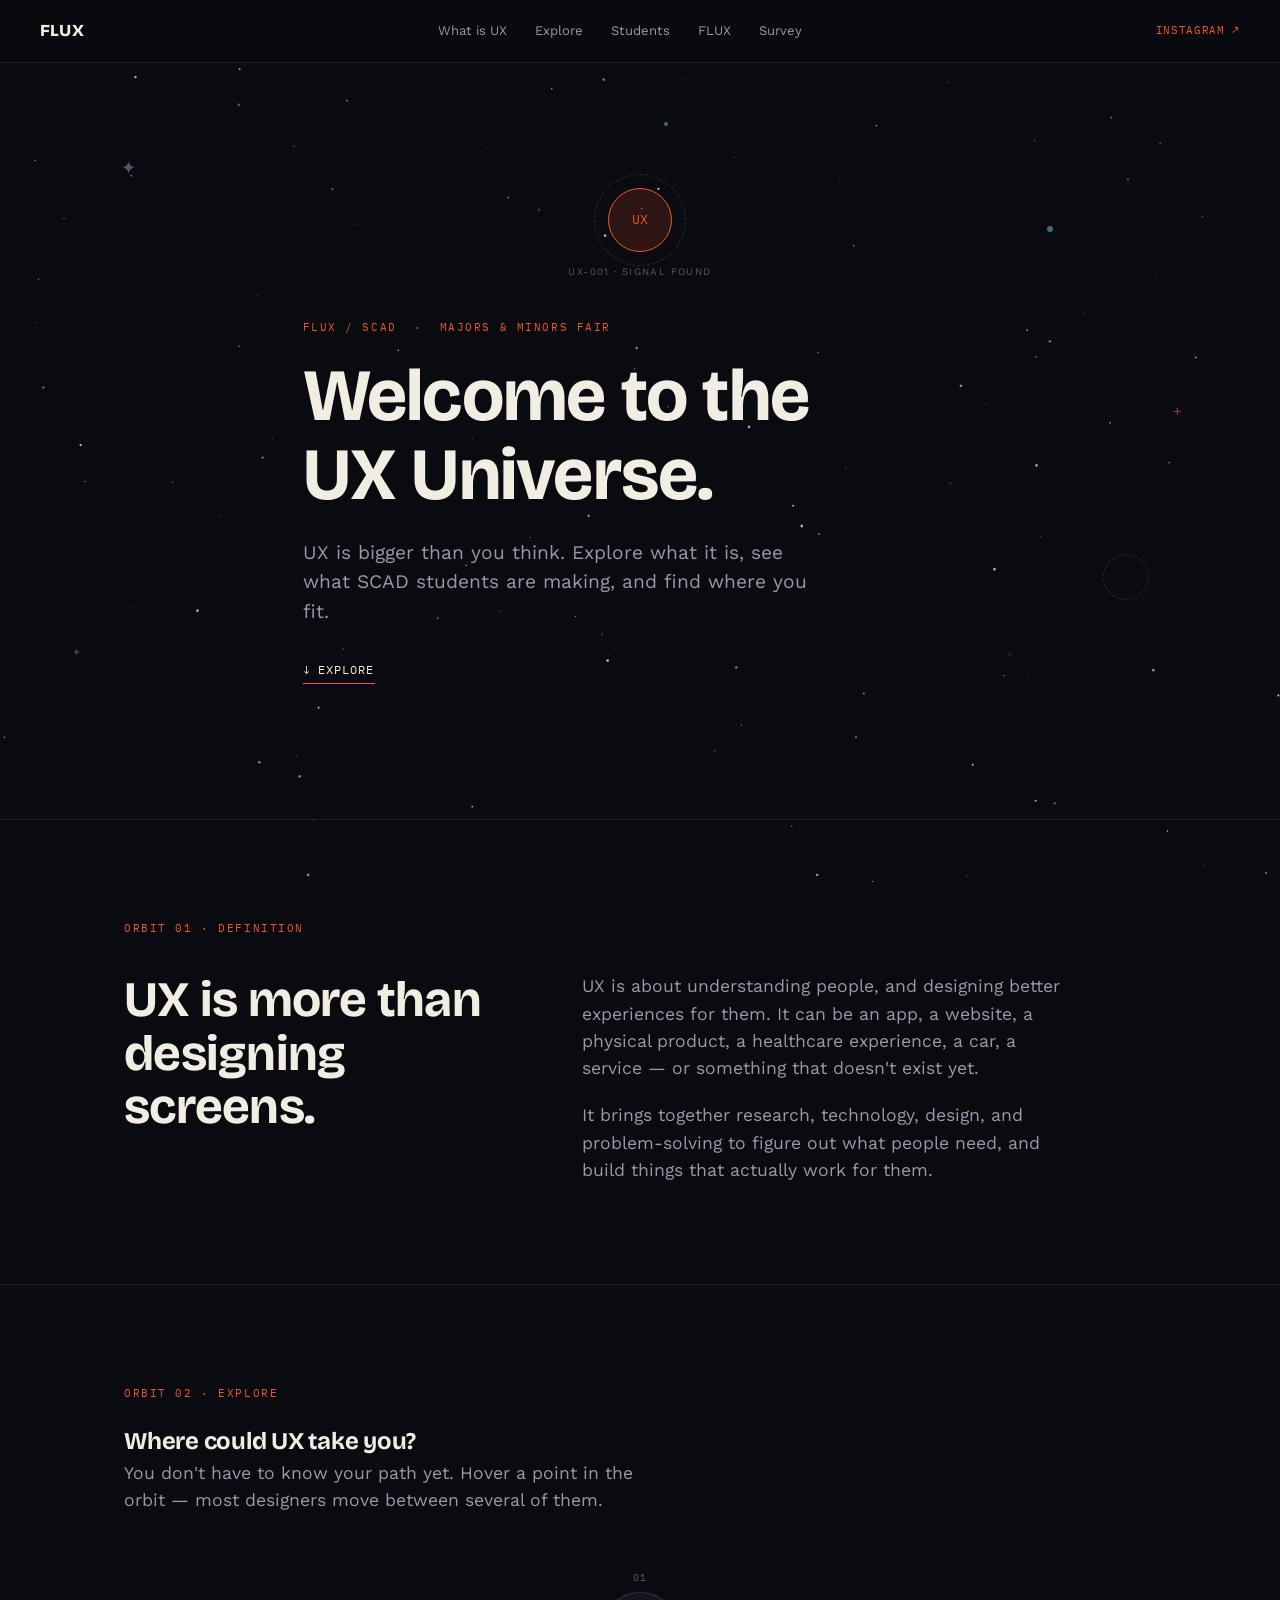
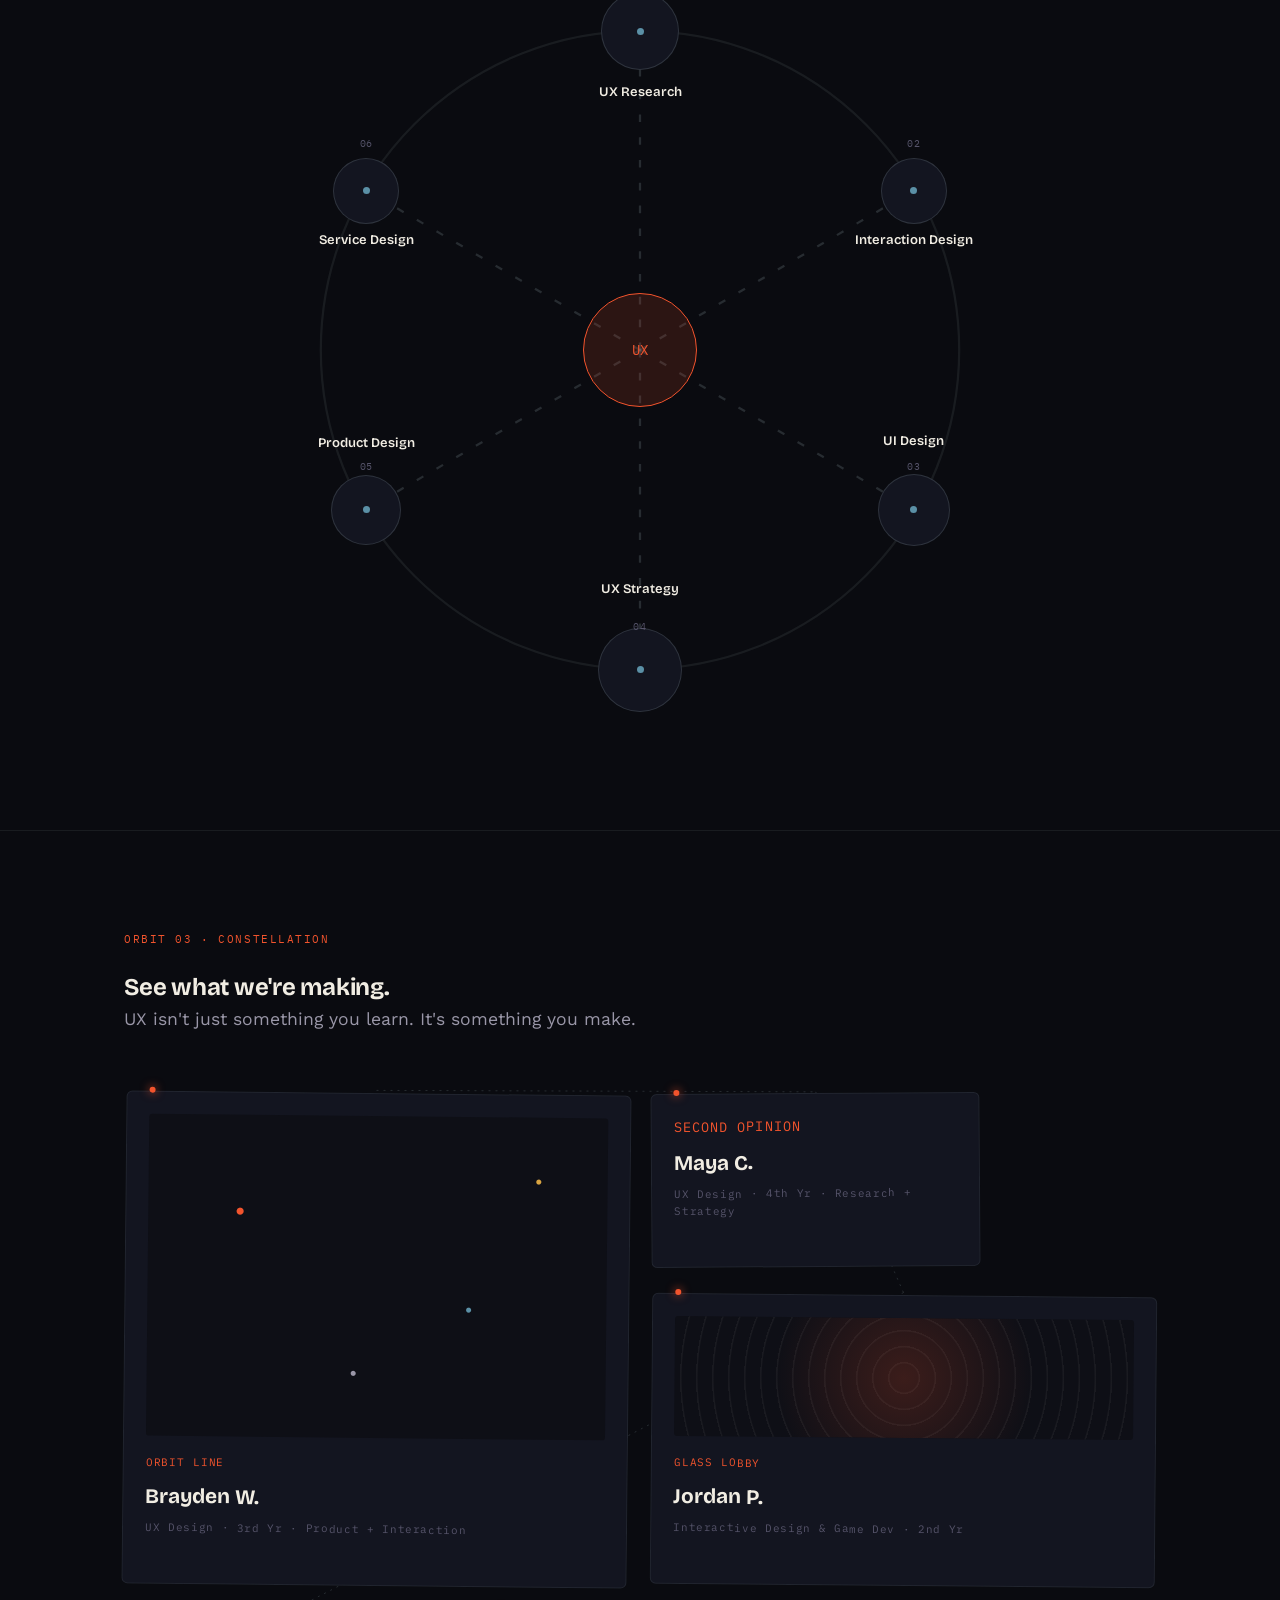
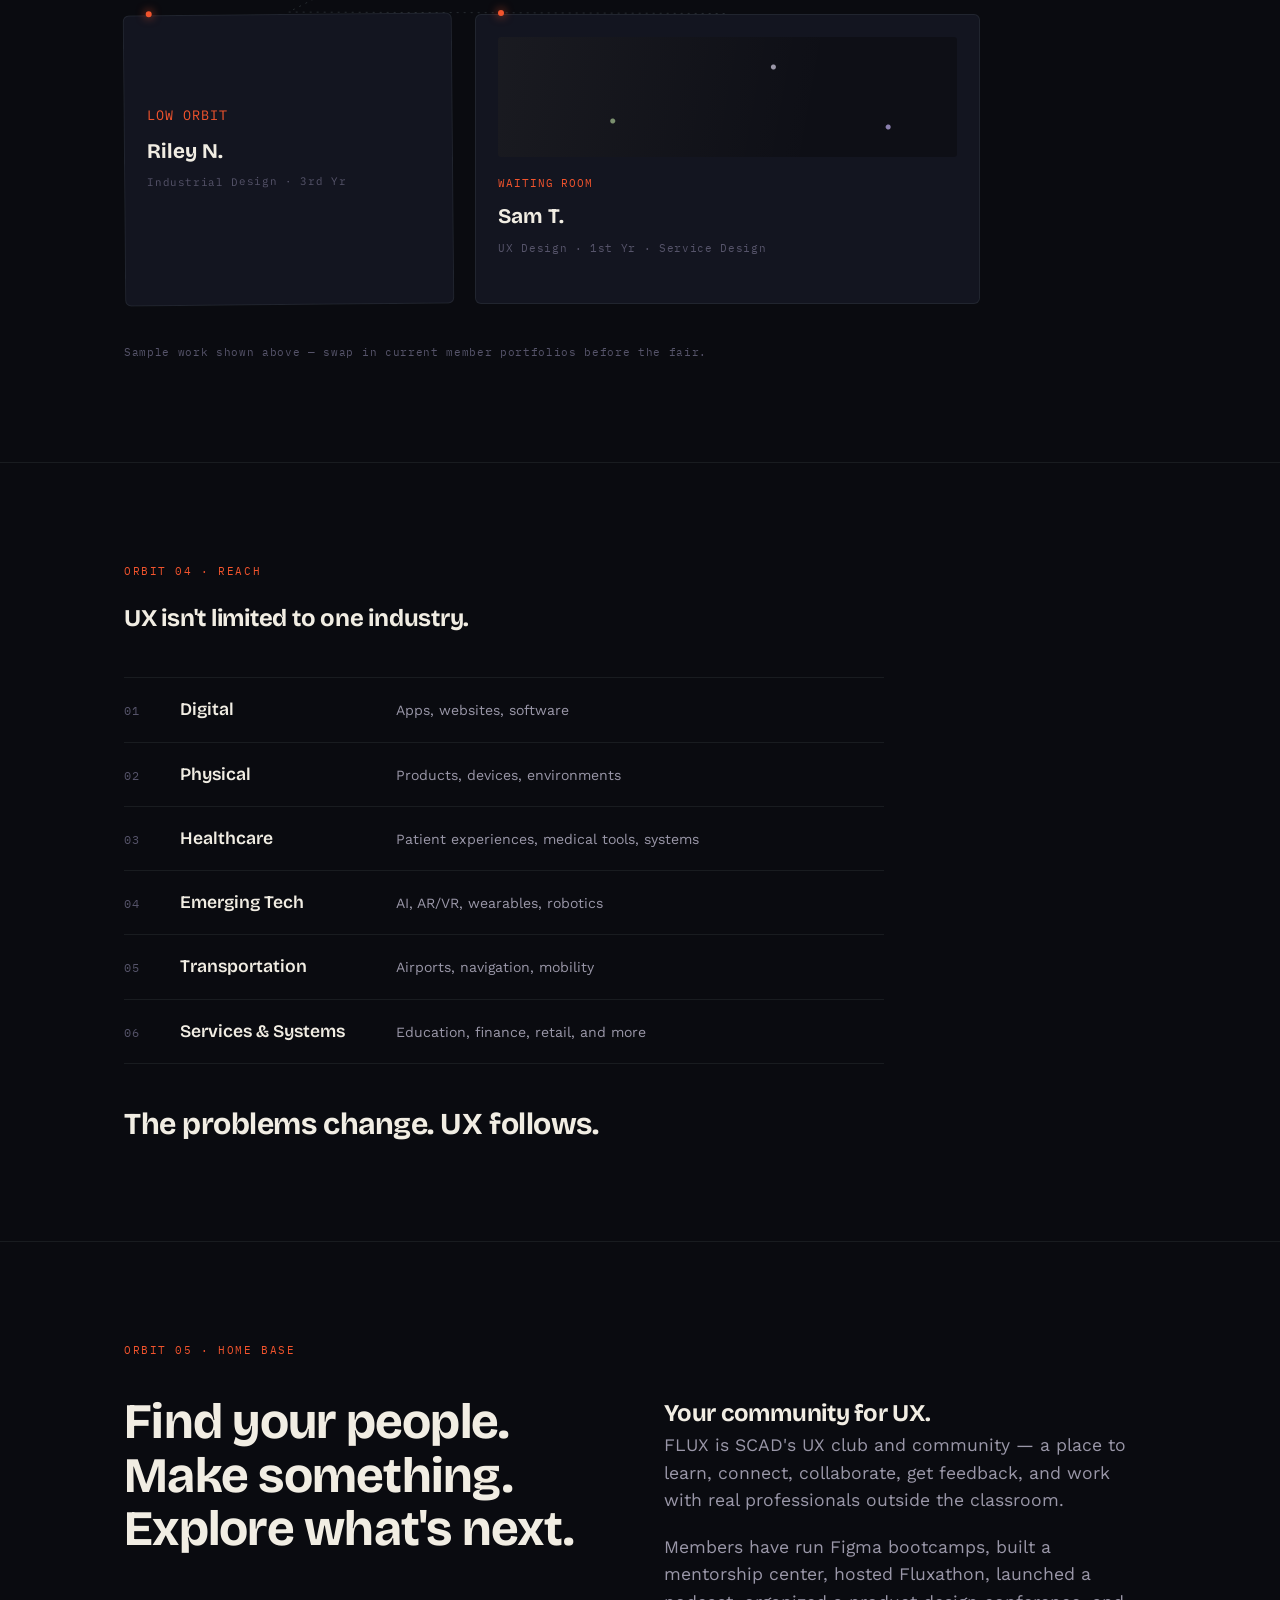
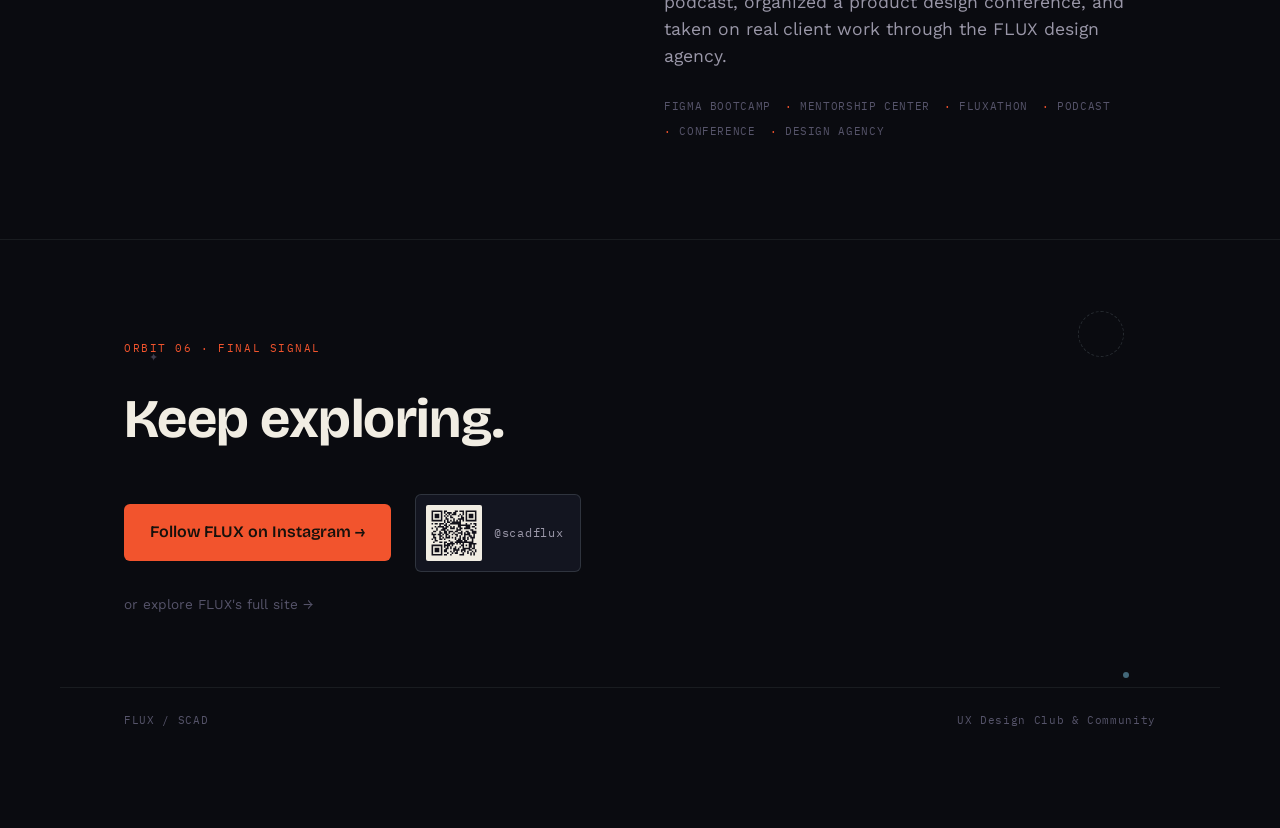
==== commit 63a7c8a3: "Add "What Kind of UX Designer Are You?" survey page Standalone 12-question quiz with multi-select, r" ====
--- a/index.html
+++ b/index.html
@@ -22,6 +22,7 @@
     <a href="#orbit">Explore</a>
     <a href="#students">Students</a>
     <a href="#flux">FLUX</a>
+    <a href="survey.html">Survey</a>
   </nav>
   <a class="ig-link" href="https://www.instagram.com/scadflux/" target="_blank" rel="noopener">INSTAGRAM ↗</a>
 </header>
